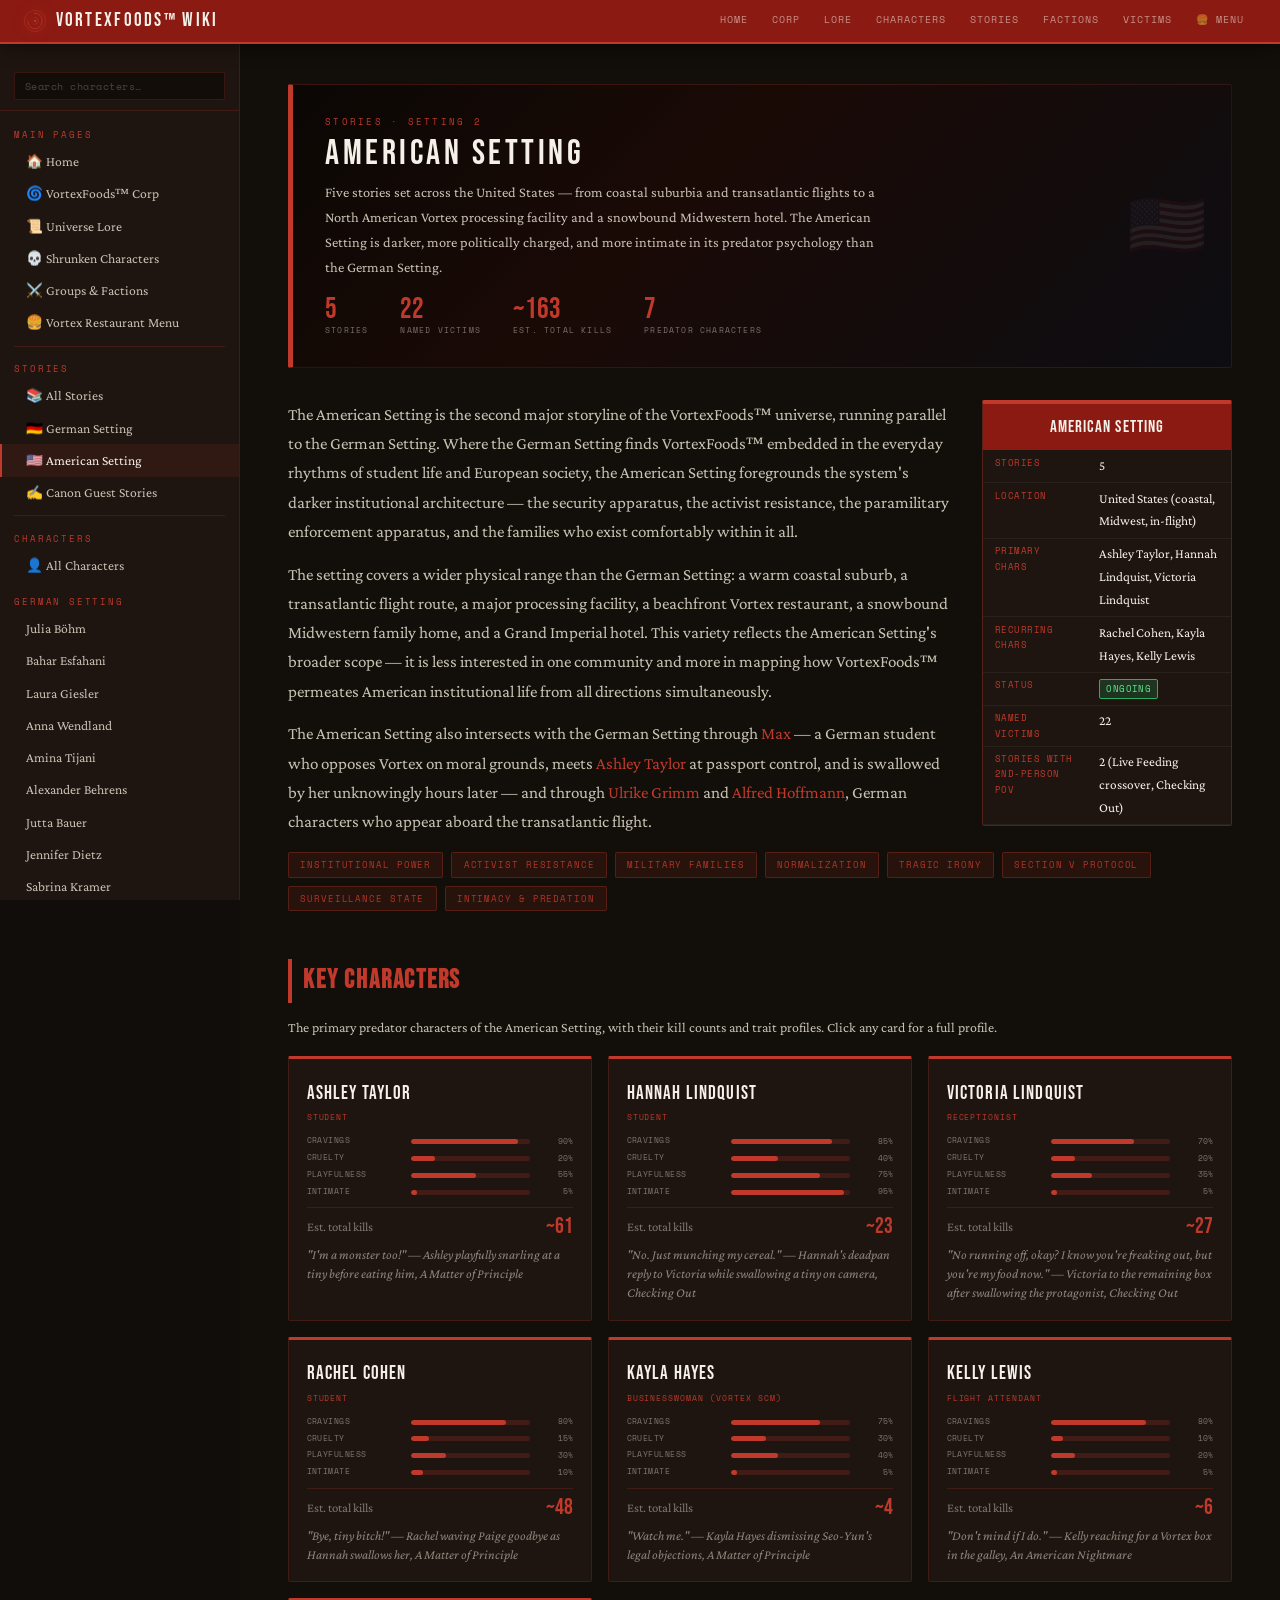
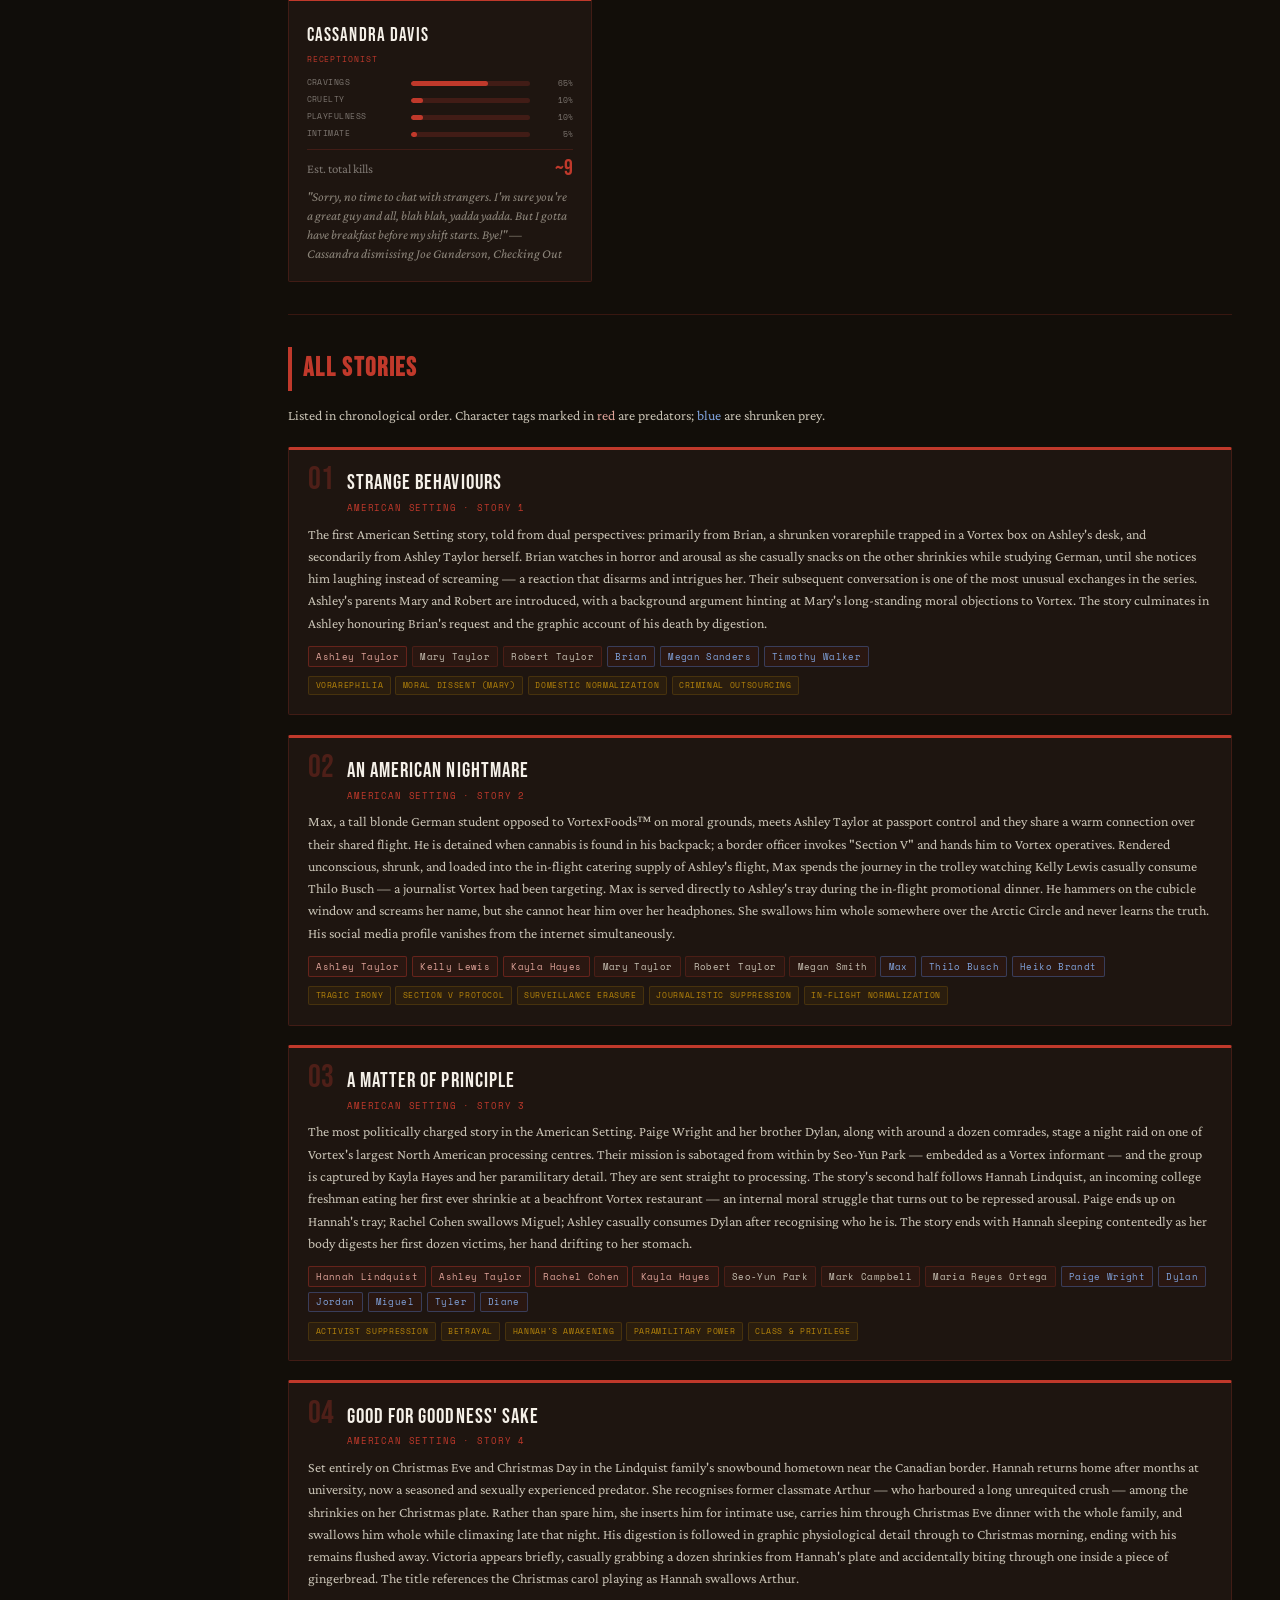
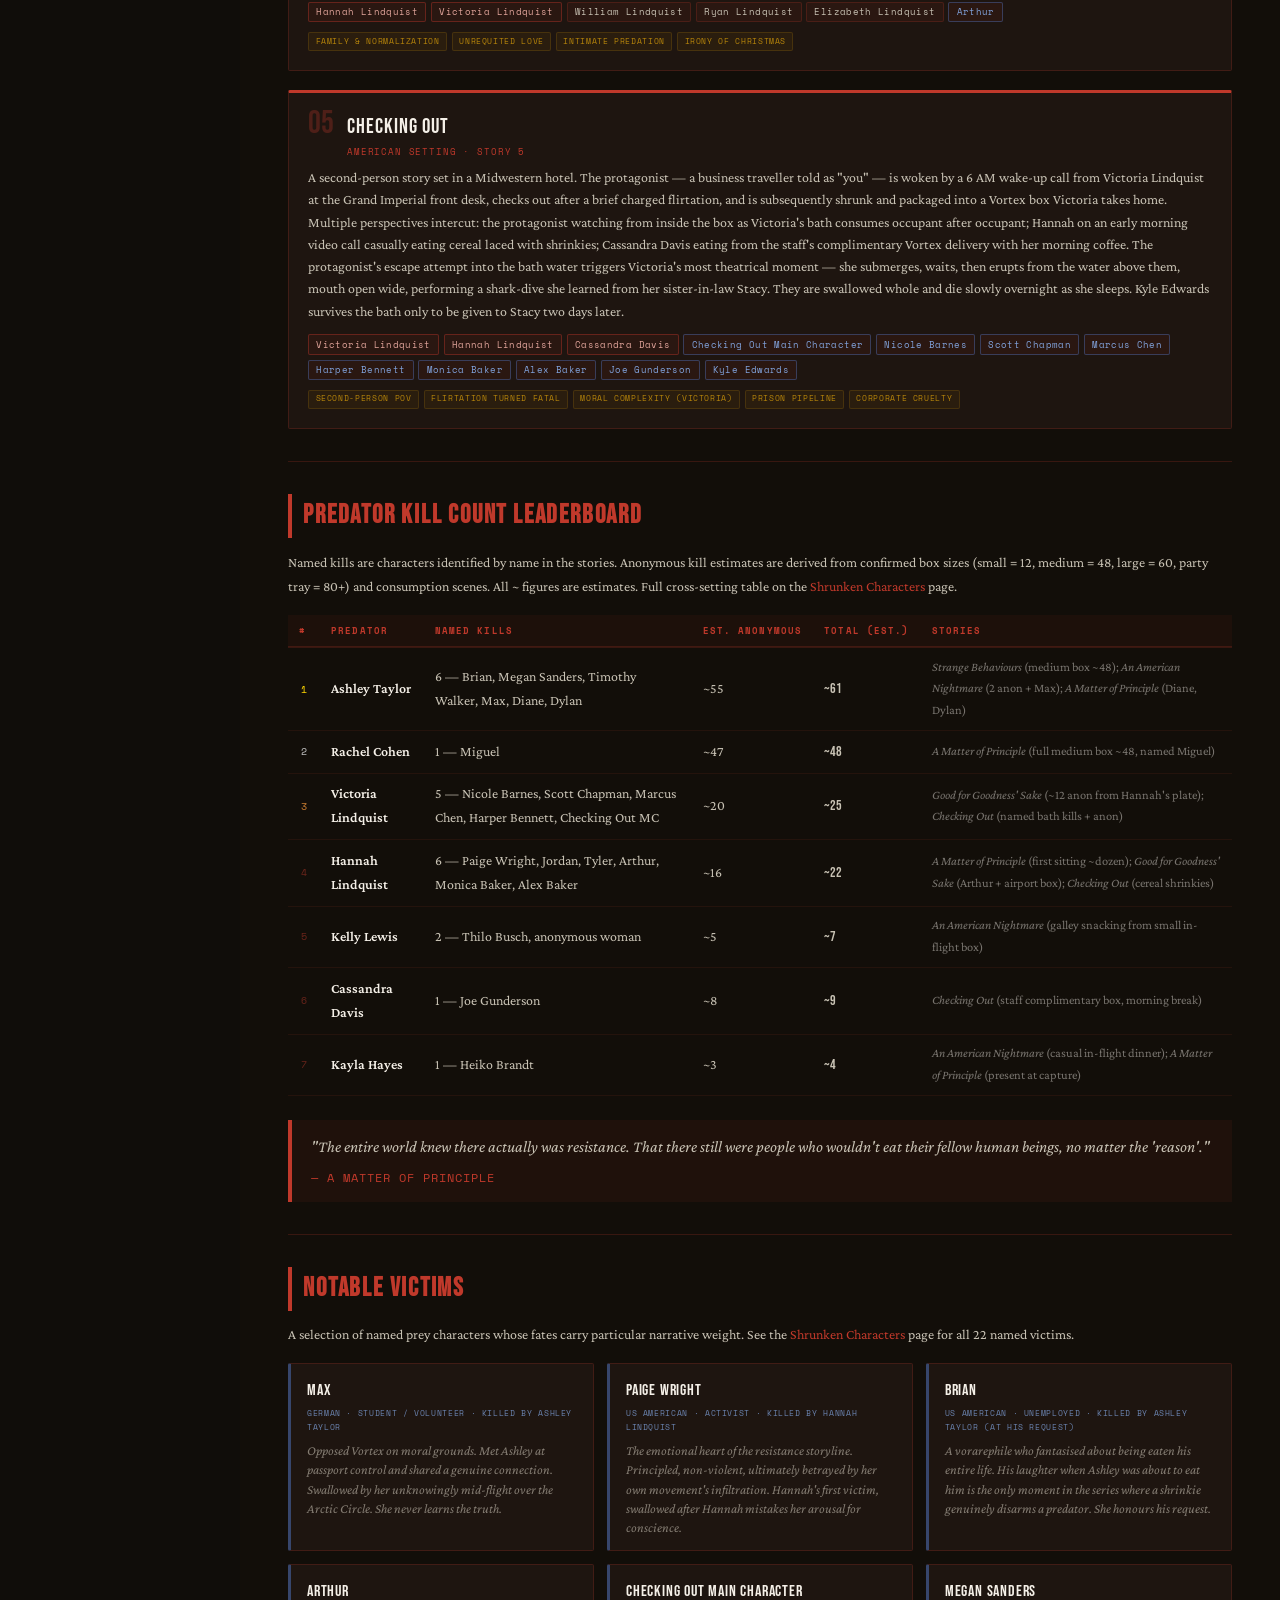
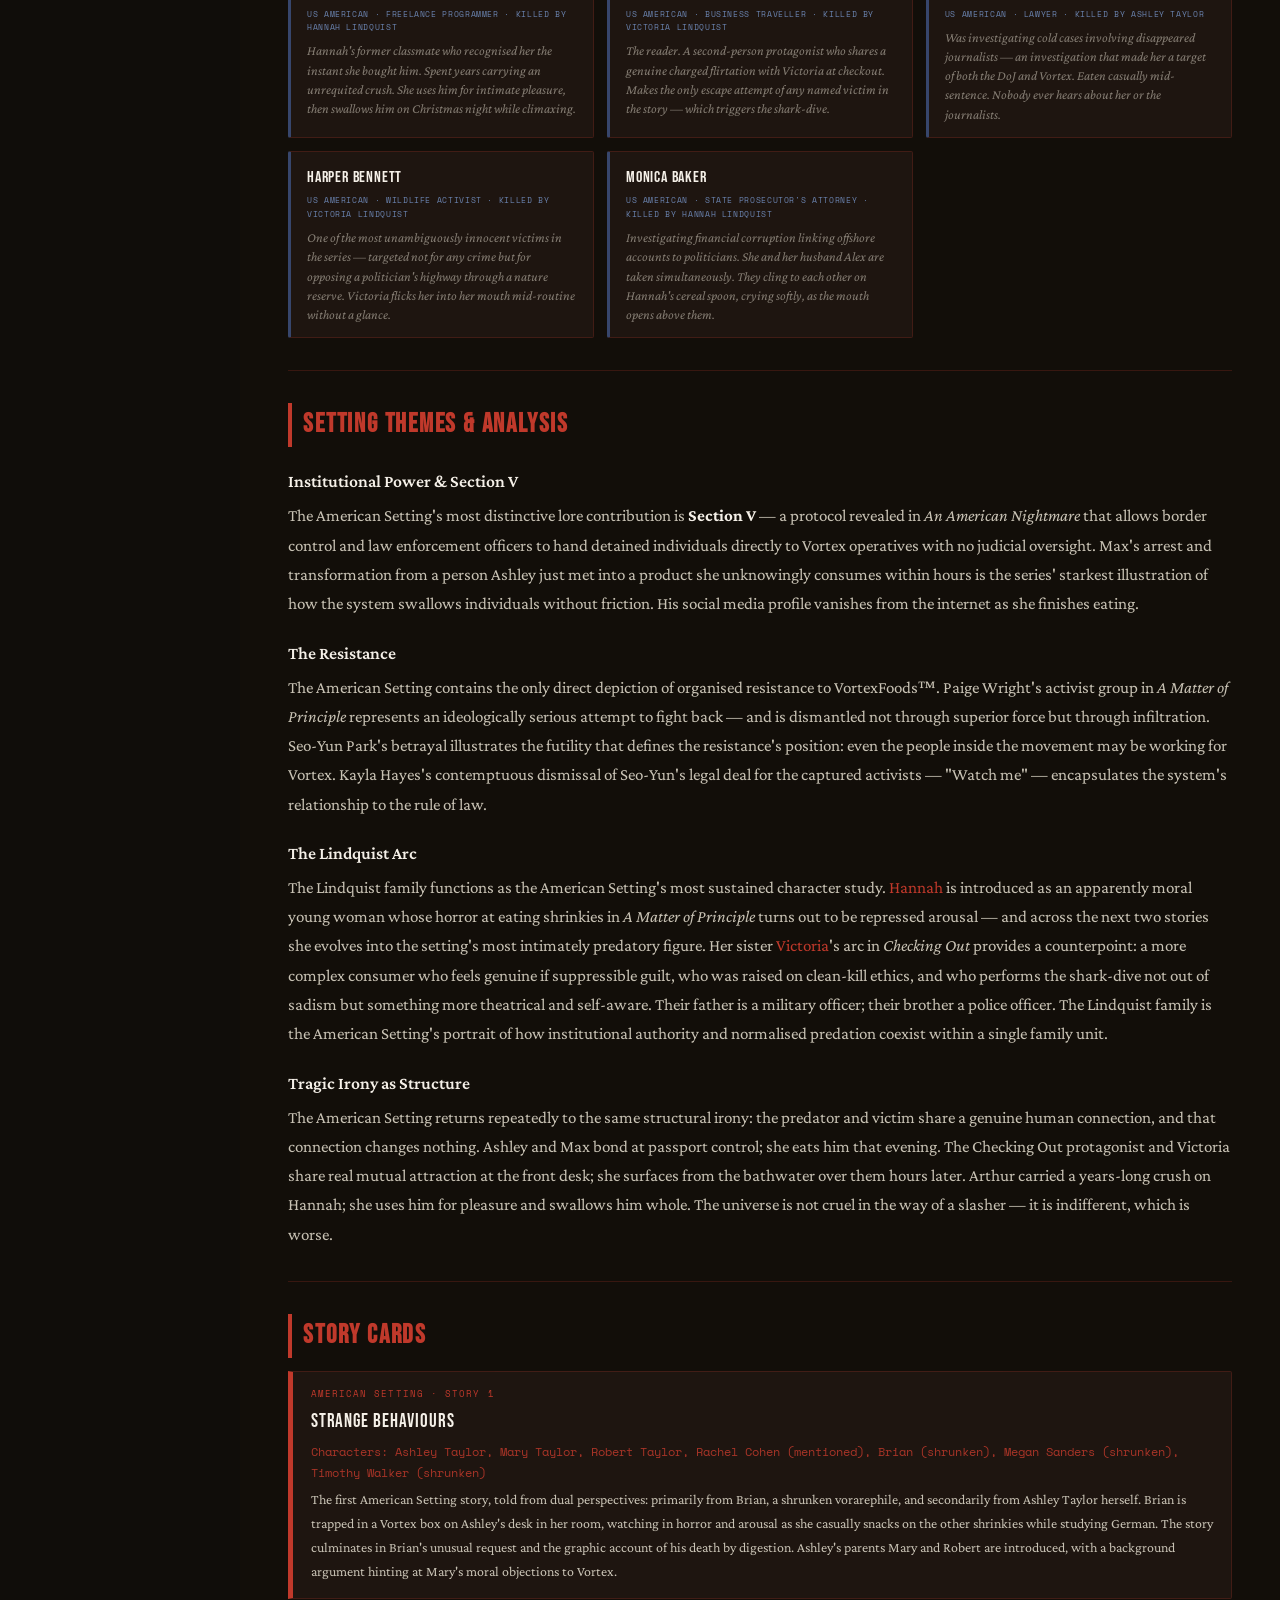
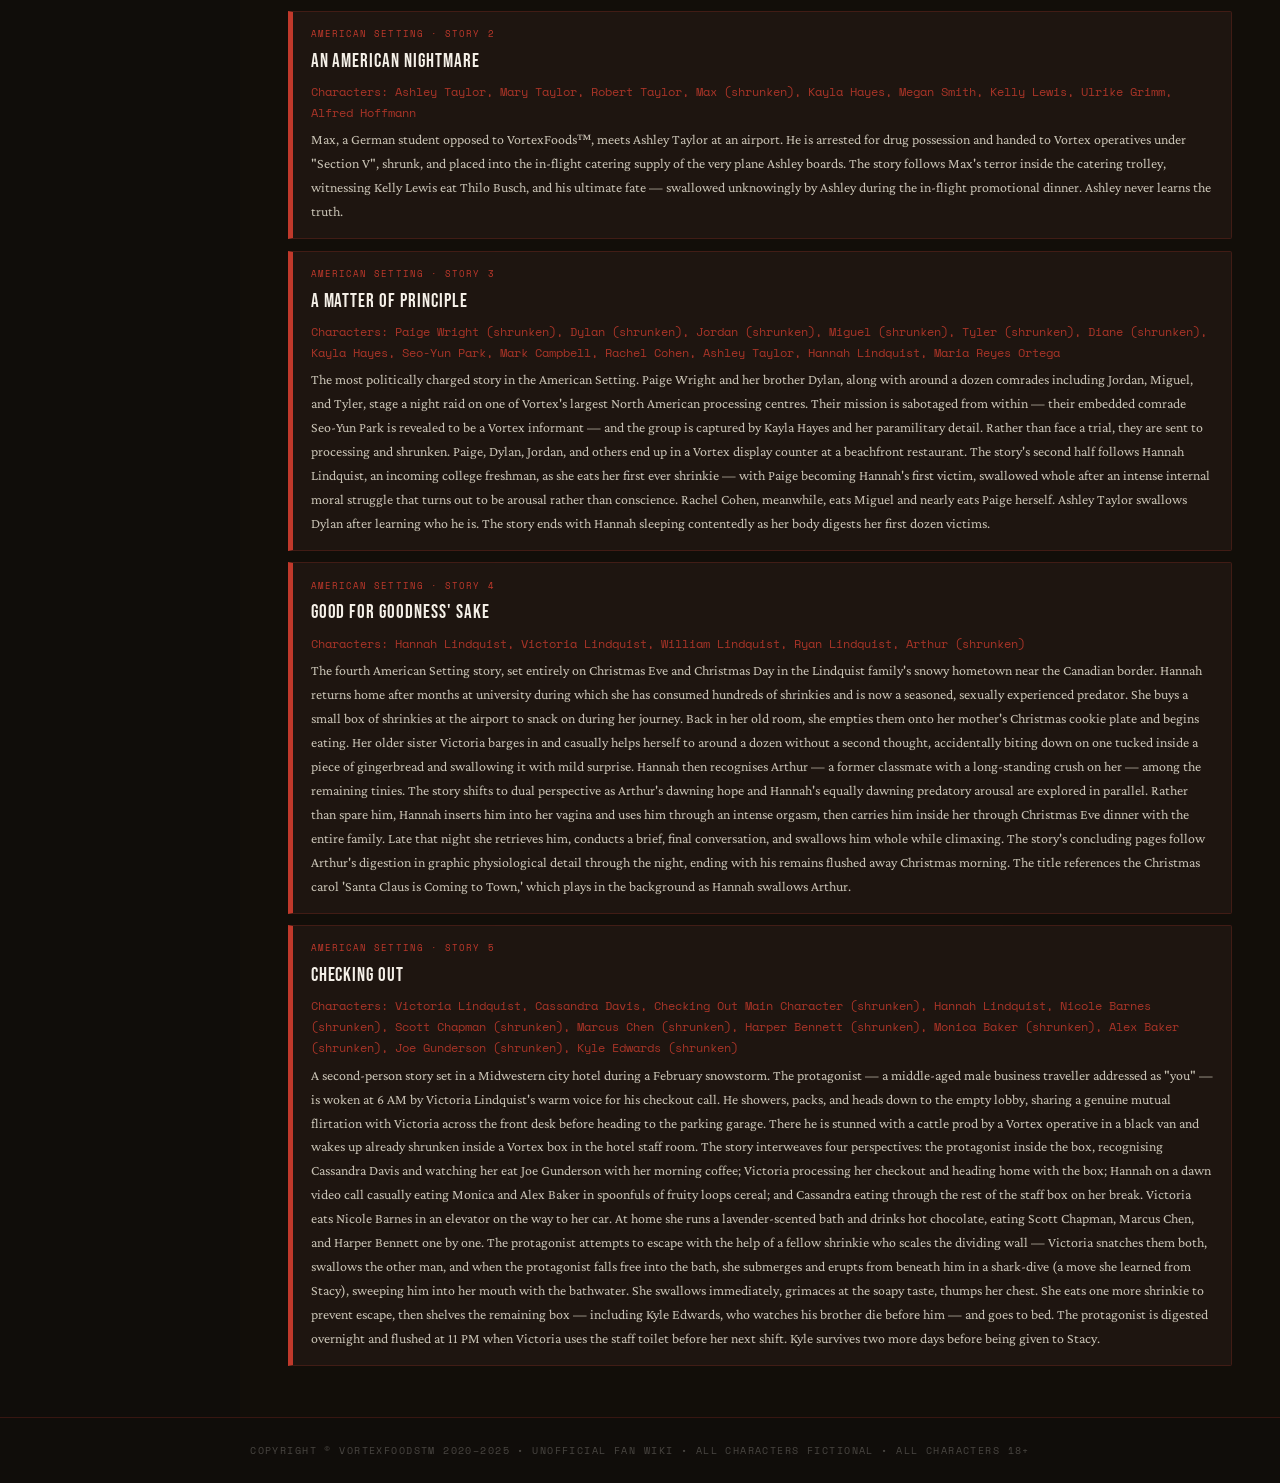
==== american.html @ 8b7bb688 "Add files via upload" ====
<!DOCTYPE html>
<html lang="en">
<head>
<meta charset="UTF-8">
<meta name="viewport" content="width=device-width, initial-scale=1.0">
<title>American Setting — VortexFoods™ Wiki</title>
<link rel="stylesheet" href="styles.css">
<style>

/* ── BANNER ── */
.am-banner {
  background: linear-gradient(135deg, #0a0704 0%, #1a0a06 40%, #0d0d12 100%);
  border: 1px solid var(--border);
  border-left: 5px solid var(--red);
  border-radius: 2px;
  padding: 1.8rem 2rem;
  margin-bottom: 2rem;
  position: relative;
  overflow: hidden;
}

.am-banner::before {
  content: '🇺🇸';
  position: absolute;
  right: 1.5rem;
  top: 50%;
  transform: translateY(-50%);
  font-size: 4rem;
  opacity: 0.08;
  pointer-events: none;
}

.am-banner-label {
  font-family: 'Space Mono', monospace;
  font-size: 9px;
  letter-spacing: 0.25em;
  text-transform: uppercase;
  color: var(--red);
  margin-bottom: 0.4rem;
}

.am-banner-title {
  font-family: 'Bebas Neue', sans-serif;
  font-size: 2.2rem;
  letter-spacing: 0.1em;
  color: var(--cream);
  line-height: 1;
  margin-bottom: 0.6rem;
}

.am-banner-stats {
  display: flex;
  gap: 2rem;
  flex-wrap: wrap;
  margin-top: 1rem;
}

.am-stat {
  display: flex;
  flex-direction: column;
}

.am-stat-val {
  font-family: 'Bebas Neue', sans-serif;
  font-size: 1.8rem;
  color: var(--red);
  line-height: 1;
}

.am-stat-label {
  font-family: 'Space Mono', monospace;
  font-size: 8px;
  letter-spacing: 0.15em;
  text-transform: uppercase;
  color: var(--muted);
}

/* ── THEME PILLS ── */
.theme-row {
  display: flex;
  flex-wrap: wrap;
  gap: 0.5rem;
  margin: 1rem 0;
}

.theme-pill {
  background: rgba(192,57,43,0.12);
  border: 1px solid rgba(192,57,43,0.3);
  border-radius: 2px;
  padding: 0.25rem 0.7rem;
  font-family: 'Space Mono', monospace;
  font-size: 9px;
  letter-spacing: 0.1em;
  text-transform: uppercase;
  color: rgba(192,57,43,0.9);
}

/* ── STORY SPOTLIGHT CARDS ── */
.story-spotlight {
  background: var(--mid);
  border: 1px solid var(--border);
  border-top: 3px solid var(--red);
  border-radius: 2px;
  margin-bottom: 1.2rem;
  overflow: hidden;
  transition: all var(--t);
}

.story-spotlight:hover {
  border-color: rgba(192,57,43,0.5);
  box-shadow: 0 4px 20px rgba(192,57,43,0.12);
}

.story-spotlight-head {
  display: flex;
  align-items: baseline;
  gap: 0.8rem;
  padding: 0.9rem 1.2rem 0.5rem;
}

.story-number {
  font-family: 'Bebas Neue', sans-serif;
  font-size: 2rem;
  color: rgba(192,57,43,0.3);
  line-height: 1;
  flex-shrink: 0;
}

.story-spotlight-title {
  font-family: 'Bebas Neue', sans-serif;
  font-size: 1.3rem;
  letter-spacing: 0.05em;
  color: var(--cream);
}

.story-spotlight-body {
  padding: 0 1.2rem 1.2rem;
}

.story-spotlight-desc {
  font-size: 0.87rem;
  color: var(--faint);
  margin-bottom: 0.7rem;
  line-height: 1.6;
}

.story-chars-row {
  display: flex;
  flex-wrap: wrap;
  gap: 0.3rem;
  margin-top: 0.5rem;
}

.story-char-tag {
  background: rgba(192,57,43,0.08);
  border: 1px solid var(--border);
  border-radius: 2px;
  padding: 0.1rem 0.45rem;
  font-family: 'Space Mono', monospace;
  font-size: 9px;
  letter-spacing: 0.04em;
  color: var(--faint);
}

.story-char-tag.pred { border-color: rgba(192,57,43,0.4); color: rgba(245,180,170,0.9); }
.story-char-tag.prey { border-color: rgba(80,120,200,0.4); color: rgba(140,180,245,0.9); }

.story-themes-mini {
  display: flex;
  flex-wrap: wrap;
  gap: 0.3rem;
  margin-top: 0.6rem;
}

.story-theme-tag {
  font-family: 'Space Mono', monospace;
  font-size: 8px;
  letter-spacing: 0.08em;
  text-transform: uppercase;
  color: var(--gold);
  background: rgba(184,134,11,0.08);
  border: 1px solid rgba(184,134,11,0.2);
  padding: 0.1rem 0.4rem;
  border-radius: 2px;
}

/* ── PREDATOR PROFILE CARDS ── */
.pred-cards {
  display: grid;
  grid-template-columns: repeat(auto-fill, minmax(280px, 1fr));
  gap: 1rem;
  margin-bottom: 1.5rem;
}

.pred-card {
  background: var(--mid);
  border: 1px solid var(--border);
  border-top: 3px solid var(--red);
  border-radius: 2px;
  padding: 1.1rem;
  transition: all var(--t);
  text-decoration: none;
  display: block;
  color: inherit;
}

.pred-card:hover {
  background: rgba(192,57,43,0.07);
  border-color: rgba(192,57,43,0.45);
  transform: translateY(-2px);
  box-shadow: 0 6px 20px rgba(192,57,43,0.15);
}

.pred-card-name {
  font-family: 'Bebas Neue', sans-serif;
  font-size: 1.2rem;
  letter-spacing: 0.06em;
  color: var(--cream);
  margin-bottom: 0.1rem;
}

.pred-card-role {
  font-family: 'Space Mono', monospace;
  font-size: 8px;
  letter-spacing: 0.12em;
  text-transform: uppercase;
  color: var(--red);
  margin-bottom: 0.6rem;
}

.pred-card-stat-row {
  display: flex;
  justify-content: space-between;
  align-items: center;
  font-size: 0.82rem;
  color: var(--faint);
  border-top: 1px solid var(--border);
  padding-top: 0.5rem;
  margin-top: 0.5rem;
}

.pred-card-kill {
  font-family: 'Bebas Neue', sans-serif;
  font-size: 1.4rem;
  color: var(--red);
  line-height: 1;
}

.pred-card-desc {
  font-size: 0.82rem;
  color: rgba(200,194,180,0.65);
  line-height: 1.45;
  margin-top: 0.4rem;
  font-style: italic;
}

/* ── MINI STAT BARS ── */
.mini-bar-row {
  margin: 0.2rem 0;
  display: flex;
  align-items: center;
  gap: 0.5rem;
  font-size: 0.75rem;
}

.mini-bar-label {
  font-family: 'Space Mono', monospace;
  font-size: 7.5px;
  letter-spacing: 0.06em;
  text-transform: uppercase;
  color: var(--muted);
  width: 6rem;
  flex-shrink: 0;
}

.mini-bar-track {
  flex: 1;
  height: 5px;
  background: var(--border);
  border-radius: 3px;
  overflow: hidden;
}

.mini-bar-fill {
  height: 100%;
  background: var(--red);
  border-radius: 3px;
}

.mini-bar-val {
  font-family: 'Space Mono', monospace;
  font-size: 8px;
  color: var(--muted);
  width: 2.2rem;
  text-align: right;
  flex-shrink: 0;
}

/* ── LEADERBOARD ── */
.leaderboard {
  width: 100%;
  border-collapse: collapse;
  margin-bottom: 1.5rem;
}

.leaderboard th {
  font-family: 'Space Mono', monospace;
  font-size: 9px;
  letter-spacing: 0.12em;
  text-transform: uppercase;
  color: var(--red);
  padding: 0.5rem 0.7rem;
  text-align: left;
  border-bottom: 2px solid var(--border);
  background: rgba(192,57,43,0.06);
}

.leaderboard td {
  padding: 0.55rem 0.7rem;
  border-bottom: 1px solid rgba(192,57,43,0.1);
  font-size: 0.87rem;
  color: var(--faint);
  vertical-align: middle;
}

.leaderboard tr:hover td {
  background: rgba(192,57,43,0.04);
}

.leaderboard td:first-child {
  font-family: 'Space Mono', monospace;
  font-size: 10px;
  color: rgba(192,57,43,0.5);
  width: 2rem;
  text-align: center;
}

.leaderboard .rank-1 td:first-child { color: #ffd700; }
.leaderboard .rank-2 td:first-child { color: #c0c0c0; }
.leaderboard .rank-3 td:first-child { color: #cd7f32; }

.lb-total {
  font-family: 'Bebas Neue', sans-serif;
  font-size: 1.1rem;
  color: var(--red);
}

.lb-named {
  color: var(--cream);
  font-size: 0.82rem;
}

/* ── VICTIM SPOTLIGHT ── */
.notable-victim-grid {
  display: grid;
  grid-template-columns: repeat(auto-fill, minmax(260px, 1fr));
  gap: 0.8rem;
  margin-bottom: 1.5rem;
}

.notable-victim {
  background: var(--mid);
  border: 1px solid var(--border);
  border-left: 3px solid rgba(80,120,200,0.5);
  border-radius: 2px;
  padding: 0.8rem 1rem;
  font-size: 0.83rem;
}

.notable-victim-name {
  font-family: 'Bebas Neue', sans-serif;
  font-size: 1rem;
  letter-spacing: 0.05em;
  color: var(--cream);
  margin-bottom: 0.15rem;
}

.notable-victim-meta {
  font-family: 'Space Mono', monospace;
  font-size: 8px;
  letter-spacing: 0.08em;
  text-transform: uppercase;
  color: rgba(140,180,245,0.7);
  margin-bottom: 0.4rem;
}

.notable-victim-desc {
  color: rgba(200,194,180,0.6);
  font-style: italic;
  line-height: 1.45;
}

/* ── DIVIDER ── */
.am-divider {
  border: none;
  border-top: 1px solid var(--border);
  margin: 2rem 0;
}

/* ── LORE QUOTE override ── */
.lore-quote {
  border-left: 4px solid var(--red);
  padding: 0.8rem 1.2rem;
  background: rgba(192,57,43,0.07);
  margin: 1.5rem 0;
  font-style: italic;
  color: var(--faint);
}

.lore-quote cite {
  display: block;
  margin-top: 0.4rem;
  font-size: 0.78rem;
  font-family: 'Space Mono', monospace;
  letter-spacing: 0.08em;
  color: var(--red);
  font-style: normal;
}

</style>
</head>
<body>

<div id="topbar"></div>

<div class="wiki-layout">
  <nav id="sidebar"></nav>
  <main id="content" class="fade-in">

    <!-- BANNER -->
    <div class="am-banner">
      <div class="am-banner-label">Stories · Setting 2</div>
      <div class="am-banner-title">American Setting</div>
      <p style="color:var(--faint);font-size:0.9rem;max-width:560px;">Five stories set across the United States — from coastal suburbia and transatlantic flights to a North American Vortex processing facility and a snowbound Midwestern hotel. The American Setting is darker, more politically charged, and more intimate in its predator psychology than the German Setting.</p>
      <div class="am-banner-stats">
        <div class="am-stat"><span class="am-stat-val">5</span><span class="am-stat-label">Stories</span></div>
        <div class="am-stat"><span class="am-stat-val">22</span><span class="am-stat-label">Named Victims</span></div>
        <div class="am-stat"><span class="am-stat-val">~163</span><span class="am-stat-label">Est. Total Kills</span></div>
        <div class="am-stat"><span class="am-stat-val">7</span><span class="am-stat-label">Predator Characters</span></div>
      </div>
    </div>

    <!-- INFOBOX + OVERVIEW -->
    <div class="clearfix">
      <div class="infobox">
        <div class="infobox-title">American Setting</div>
        <table>
          <tr><td>Stories</td><td>5</td></tr>
          <tr><td>Location</td><td>United States (coastal, Midwest, in-flight)</td></tr>
          <tr><td>Primary chars</td><td>Ashley Taylor, Hannah Lindquist, Victoria Lindquist</td></tr>
          <tr><td>Recurring chars</td><td>Rachel Cohen, Kayla Hayes, Kelly Lewis</td></tr>
          <tr><td>Status</td><td><span class="badge b-alive">Ongoing</span></td></tr>
          <tr><td>Named victims</td><td>22</td></tr>
          <tr><td>Stories with 2nd-person POV</td><td>2 (Live Feeding crossover, Checking Out)</td></tr>
        </table>
      </div>

      <p>The American Setting is the second major storyline of the VortexFoods™ universe, running parallel to the German Setting. Where the German Setting finds VortexFoods™ embedded in the everyday rhythms of student life and European society, the American Setting foregrounds the system's darker institutional architecture — the security apparatus, the activist resistance, the paramilitary enforcement apparatus, and the families who exist comfortably within it all.</p>

      <p>The setting covers a wider physical range than the German Setting: a warm coastal suburb, a transatlantic flight route, a major processing facility, a beachfront Vortex restaurant, a snowbound Midwestern family home, and a Grand Imperial hotel. This variety reflects the American Setting's broader scope — it is less interested in one community and more in mapping how VortexFoods™ permeates American institutional life from all directions simultaneously.</p>

      <p>The American Setting also intersects with the German Setting through <a href="characters.html#max">Max</a> — a German student who opposes Vortex on moral grounds, meets <a href="characters.html#ashley-taylor">Ashley Taylor</a> at passport control, and is swallowed by her unknowingly hours later — and through <a href="characters.html#ulrike-grimm">Ulrike Grimm</a> and <a href="characters.html#alfred-hoffmann">Alfred Hoffmann</a>, German characters who appear aboard the transatlantic flight.</p>

      <div class="theme-row">
        <span class="theme-pill">Institutional Power</span>
        <span class="theme-pill">Activist Resistance</span>
        <span class="theme-pill">Military Families</span>
        <span class="theme-pill">Normalization</span>
        <span class="theme-pill">Tragic Irony</span>
        <span class="theme-pill">Section V Protocol</span>
        <span class="theme-pill">Surveillance State</span>
        <span class="theme-pill">Intimacy & Predation</span>
      </div>
    </div>

    <!-- KEY CHARACTERS -->
    <h2 class="sh">Key Characters</h2>
    <p style="font-size:0.87rem;color:var(--faint);margin-bottom:1rem;">The primary predator characters of the American Setting, with their kill counts and trait profiles. Click any card for a full profile.</p>
    <div class="pred-cards" id="key-chars"></div>

    <hr class="am-divider">

    <!-- STORIES -->
    <h2 class="sh">All Stories</h2>
    <p style="font-size:0.87rem;color:var(--faint);margin-bottom:1.2rem;">Listed in chronological order. Character tags marked in <span style="color:rgba(245,180,170,0.9);">red</span> are predators; <span style="color:rgba(140,180,245,0.9);">blue</span> are shrunken prey.</p>

    <div class="story-spotlight">
      <div class="story-spotlight-head">
        <span class="story-number">01</span>
        <div>
          <div class="story-spotlight-title">Strange Behaviours</div>
          <div style="font-family:'Space Mono',monospace;font-size:8.5px;letter-spacing:0.1em;color:var(--red);">AMERICAN SETTING · STORY 1</div>
        </div>
      </div>
      <div class="story-spotlight-body">
        <p class="story-spotlight-desc">The first American Setting story, told from dual perspectives: primarily from Brian, a shrunken vorarephile trapped in a Vortex box on Ashley's desk, and secondarily from Ashley Taylor herself. Brian watches in horror and arousal as she casually snacks on the other shrinkies while studying German, until she notices him laughing instead of screaming — a reaction that disarms and intrigues her. Their subsequent conversation is one of the most unusual exchanges in the series. Ashley's parents Mary and Robert are introduced, with a background argument hinting at Mary's long-standing moral objections to Vortex. The story culminates in Ashley honouring Brian's request and the graphic account of his death by digestion.</p>
        <div class="story-chars-row">
          <span class="story-char-tag pred">Ashley Taylor</span>
          <span class="story-char-tag">Mary Taylor</span>
          <span class="story-char-tag">Robert Taylor</span>
          <span class="story-char-tag prey">Brian</span>
          <span class="story-char-tag prey">Megan Sanders</span>
          <span class="story-char-tag prey">Timothy Walker</span>
        </div>
        <div class="story-themes-mini">
          <span class="story-theme-tag">Vorarephilia</span>
          <span class="story-theme-tag">Moral Dissent (Mary)</span>
          <span class="story-theme-tag">Domestic Normalization</span>
          <span class="story-theme-tag">Criminal Outsourcing</span>
        </div>
      </div>
    </div>

    <div class="story-spotlight">
      <div class="story-spotlight-head">
        <span class="story-number">02</span>
        <div>
          <div class="story-spotlight-title">An American Nightmare</div>
          <div style="font-family:'Space Mono',monospace;font-size:8.5px;letter-spacing:0.1em;color:var(--red);">AMERICAN SETTING · STORY 2</div>
        </div>
      </div>
      <div class="story-spotlight-body">
        <p class="story-spotlight-desc">Max, a tall blonde German student opposed to VortexFoods™ on moral grounds, meets Ashley Taylor at passport control and they share a warm connection over their shared flight. He is detained when cannabis is found in his backpack; a border officer invokes "Section V" and hands him to Vortex operatives. Rendered unconscious, shrunk, and loaded into the in-flight catering supply of Ashley's flight, Max spends the journey in the trolley watching Kelly Lewis casually consume Thilo Busch — a journalist Vortex had been targeting. Max is served directly to Ashley's tray during the in-flight promotional dinner. He hammers on the cubicle window and screams her name, but she cannot hear him over her headphones. She swallows him whole somewhere over the Arctic Circle and never learns the truth. His social media profile vanishes from the internet simultaneously.</p>
        <div class="story-chars-row">
          <span class="story-char-tag pred">Ashley Taylor</span>
          <span class="story-char-tag pred">Kelly Lewis</span>
          <span class="story-char-tag pred">Kayla Hayes</span>
          <span class="story-char-tag">Mary Taylor</span>
          <span class="story-char-tag">Robert Taylor</span>
          <span class="story-char-tag">Megan Smith</span>
          <span class="story-char-tag prey">Max</span>
          <span class="story-char-tag prey">Thilo Busch</span>
          <span class="story-char-tag prey">Heiko Brandt</span>
        </div>
        <div class="story-themes-mini">
          <span class="story-theme-tag">Tragic Irony</span>
          <span class="story-theme-tag">Section V Protocol</span>
          <span class="story-theme-tag">Surveillance Erasure</span>
          <span class="story-theme-tag">Journalistic Suppression</span>
          <span class="story-theme-tag">In-Flight Normalization</span>
        </div>
      </div>
    </div>

    <div class="story-spotlight">
      <div class="story-spotlight-head">
        <span class="story-number">03</span>
        <div>
          <div class="story-spotlight-title">A Matter of Principle</div>
          <div style="font-family:'Space Mono',monospace;font-size:8.5px;letter-spacing:0.1em;color:var(--red);">AMERICAN SETTING · STORY 3</div>
        </div>
      </div>
      <div class="story-spotlight-body">
        <p class="story-spotlight-desc">The most politically charged story in the American Setting. Paige Wright and her brother Dylan, along with around a dozen comrades, stage a night raid on one of Vortex's largest North American processing centres. Their mission is sabotaged from within by Seo-Yun Park — embedded as a Vortex informant — and the group is captured by Kayla Hayes and her paramilitary detail. They are sent straight to processing. The story's second half follows Hannah Lindquist, an incoming college freshman eating her first ever shrinkie at a beachfront Vortex restaurant — an internal moral struggle that turns out to be repressed arousal. Paige ends up on Hannah's tray; Rachel Cohen swallows Miguel; Ashley casually consumes Dylan after recognising who he is. The story ends with Hannah sleeping contentedly as her body digests her first dozen victims, her hand drifting to her stomach.</p>
        <div class="story-chars-row">
          <span class="story-char-tag pred">Hannah Lindquist</span>
          <span class="story-char-tag pred">Ashley Taylor</span>
          <span class="story-char-tag pred">Rachel Cohen</span>
          <span class="story-char-tag pred">Kayla Hayes</span>
          <span class="story-char-tag">Seo-Yun Park</span>
          <span class="story-char-tag">Mark Campbell</span>
          <span class="story-char-tag">Maria Reyes Ortega</span>
          <span class="story-char-tag prey">Paige Wright</span>
          <span class="story-char-tag prey">Dylan</span>
          <span class="story-char-tag prey">Jordan</span>
          <span class="story-char-tag prey">Miguel</span>
          <span class="story-char-tag prey">Tyler</span>
          <span class="story-char-tag prey">Diane</span>
        </div>
        <div class="story-themes-mini">
          <span class="story-theme-tag">Activist Suppression</span>
          <span class="story-theme-tag">Betrayal</span>
          <span class="story-theme-tag">Hannah's Awakening</span>
          <span class="story-theme-tag">Paramilitary Power</span>
          <span class="story-theme-tag">Class & Privilege</span>
        </div>
      </div>
    </div>

    <div class="story-spotlight">
      <div class="story-spotlight-head">
        <span class="story-number">04</span>
        <div>
          <div class="story-spotlight-title">Good for Goodness' Sake</div>
          <div style="font-family:'Space Mono',monospace;font-size:8.5px;letter-spacing:0.1em;color:var(--red);">AMERICAN SETTING · STORY 4</div>
        </div>
      </div>
      <div class="story-spotlight-body">
        <p class="story-spotlight-desc">Set entirely on Christmas Eve and Christmas Day in the Lindquist family's snowbound hometown near the Canadian border. Hannah returns home after months at university, now a seasoned and sexually experienced predator. She recognises former classmate Arthur — who harboured a long unrequited crush — among the shrinkies on her Christmas plate. Rather than spare him, she inserts him for intimate use, carries him through Christmas Eve dinner with the whole family, and swallows him whole while climaxing late that night. His digestion is followed in graphic physiological detail through to Christmas morning, ending with his remains flushed away. Victoria appears briefly, casually grabbing a dozen shrinkies from Hannah's plate and accidentally biting through one inside a piece of gingerbread. The title references the Christmas carol playing as Hannah swallows Arthur.</p>
        <div class="story-chars-row">
          <span class="story-char-tag pred">Hannah Lindquist</span>
          <span class="story-char-tag pred">Victoria Lindquist</span>
          <span class="story-char-tag">William Lindquist</span>
          <span class="story-char-tag">Ryan Lindquist</span>
          <span class="story-char-tag">Elizabeth Lindquist</span>
          <span class="story-char-tag prey">Arthur</span>
        </div>
        <div class="story-themes-mini">
          <span class="story-theme-tag">Family & Normalization</span>
          <span class="story-theme-tag">Unrequited Love</span>
          <span class="story-theme-tag">Intimate Predation</span>
          <span class="story-theme-tag">Irony of Christmas</span>
        </div>
      </div>
    </div>

    <div class="story-spotlight">
      <div class="story-spotlight-head">
        <span class="story-number">05</span>
        <div>
          <div class="story-spotlight-title">Checking Out</div>
          <div style="font-family:'Space Mono',monospace;font-size:8.5px;letter-spacing:0.1em;color:var(--red);">AMERICAN SETTING · STORY 5</div>
        </div>
      </div>
      <div class="story-spotlight-body">
        <p class="story-spotlight-desc">A second-person story set in a Midwestern hotel. The protagonist — a business traveller told as "you" — is woken by a 6 AM wake-up call from Victoria Lindquist at the Grand Imperial front desk, checks out after a brief charged flirtation, and is subsequently shrunk and packaged into a Vortex box Victoria takes home. Multiple perspectives intercut: the protagonist watching from inside the box as Victoria's bath consumes occupant after occupant; Hannah on an early morning video call casually eating cereal laced with shrinkies; Cassandra Davis eating from the staff's complimentary Vortex delivery with her morning coffee. The protagonist's escape attempt into the bath water triggers Victoria's most theatrical moment — she submerges, waits, then erupts from the water above them, mouth open wide, performing a shark-dive she learned from her sister-in-law Stacy. They are swallowed whole and die slowly overnight as she sleeps. Kyle Edwards survives the bath only to be given to Stacy two days later.</p>
        <div class="story-chars-row">
          <span class="story-char-tag pred">Victoria Lindquist</span>
          <span class="story-char-tag pred">Hannah Lindquist</span>
          <span class="story-char-tag pred">Cassandra Davis</span>
          <span class="story-char-tag prey">Checking Out Main Character</span>
          <span class="story-char-tag prey">Nicole Barnes</span>
          <span class="story-char-tag prey">Scott Chapman</span>
          <span class="story-char-tag prey">Marcus Chen</span>
          <span class="story-char-tag prey">Harper Bennett</span>
          <span class="story-char-tag prey">Monica Baker</span>
          <span class="story-char-tag prey">Alex Baker</span>
          <span class="story-char-tag prey">Joe Gunderson</span>
          <span class="story-char-tag prey">Kyle Edwards</span>
        </div>
        <div class="story-themes-mini">
          <span class="story-theme-tag">Second-Person POV</span>
          <span class="story-theme-tag">Flirtation Turned Fatal</span>
          <span class="story-theme-tag">Moral Complexity (Victoria)</span>
          <span class="story-theme-tag">Prison Pipeline</span>
          <span class="story-theme-tag">Corporate Cruelty</span>
        </div>
      </div>
    </div>

    <hr class="am-divider">

    <!-- PREDATOR KILL COUNT LEADERBOARD -->
    <h2 class="sh">Predator Kill Count Leaderboard</h2>
    <p style="font-size:0.87rem;color:var(--faint);margin-bottom:1rem;">Named kills are characters identified by name in the stories. Anonymous kill estimates are derived from confirmed box sizes (small = 12, medium = 48, large = 60, party tray = 80+) and consumption scenes. All ~ figures are estimates. Full cross-setting table on the <a href="shrunken.html" style="color:var(--red);">Shrunken Characters</a> page.</p>

    <table class="leaderboard wiki-table">
      <thead>
        <tr>
          <th>#</th>
          <th>Predator</th>
          <th>Named Kills</th>
          <th>Est. Anonymous</th>
          <th>Total (est.)</th>
          <th>Stories</th>
        </tr>
      </thead>
      <tbody>
        <tr class="rank-1">
          <td>1</td>
          <td><a href="characters.html#ashley-taylor" style="color:var(--cream);font-weight:600;">Ashley Taylor</a></td>
          <td class="lb-named">6 — Brian, Megan Sanders, Timothy Walker, Max, Diane, Dylan</td>
          <td>~55</td>
          <td class="lb-total">~61</td>
          <td style="font-size:0.78rem;color:var(--muted);"><em>Strange Behaviours</em> (medium box ~48); <em>An American Nightmare</em> (2 anon + Max); <em>A Matter of Principle</em> (Diane, Dylan)</td>
        </tr>
        <tr class="rank-2">
          <td>2</td>
          <td><a href="characters.html#rachel-cohen" style="color:var(--cream);font-weight:600;">Rachel Cohen</a></td>
          <td class="lb-named">1 — Miguel</td>
          <td>~47</td>
          <td class="lb-total">~48</td>
          <td style="font-size:0.78rem;color:var(--muted);"><em>A Matter of Principle</em> (full medium box ~48, named Miguel)</td>
        </tr>
        <tr class="rank-3">
          <td>3</td>
          <td><a href="characters.html#victoria-lindquist" style="color:var(--cream);font-weight:600;">Victoria Lindquist</a></td>
          <td class="lb-named">5 — Nicole Barnes, Scott Chapman, Marcus Chen, Harper Bennett, Checking Out MC</td>
          <td>~20</td>
          <td class="lb-total">~25</td>
          <td style="font-size:0.78rem;color:var(--muted);"><em>Good for Goodness' Sake</em> (~12 anon from Hannah's plate); <em>Checking Out</em> (named bath kills + anon)</td>
        </tr>
        <tr>
          <td>4</td>
          <td><a href="characters.html#hannah-lindquist" style="color:var(--cream);font-weight:600;">Hannah Lindquist</a></td>
          <td class="lb-named">6 — Paige Wright, Jordan, Tyler, Arthur, Monica Baker, Alex Baker</td>
          <td>~16</td>
          <td class="lb-total">~22</td>
          <td style="font-size:0.78rem;color:var(--muted);"><em>A Matter of Principle</em> (first sitting ~dozen); <em>Good for Goodness' Sake</em> (Arthur + airport box); <em>Checking Out</em> (cereal shrinkies)</td>
        </tr>
        <tr>
          <td>5</td>
          <td><a href="characters.html#kelly-lewis" style="color:var(--cream);font-weight:600;">Kelly Lewis</a></td>
          <td class="lb-named">2 — Thilo Busch, anonymous woman</td>
          <td>~5</td>
          <td class="lb-total">~7</td>
          <td style="font-size:0.78rem;color:var(--muted);"><em>An American Nightmare</em> (galley snacking from small in-flight box)</td>
        </tr>
        <tr>
          <td>6</td>
          <td><a href="characters.html#cassandra-davis" style="color:var(--cream);font-weight:600;">Cassandra Davis</a></td>
          <td class="lb-named">1 — Joe Gunderson</td>
          <td>~8</td>
          <td class="lb-total">~9</td>
          <td style="font-size:0.78rem;color:var(--muted);"><em>Checking Out</em> (staff complimentary box, morning break)</td>
        </tr>
        <tr>
          <td>7</td>
          <td><a href="characters.html#kayla-hayes" style="color:var(--cream);font-weight:600;">Kayla Hayes</a></td>
          <td class="lb-named">1 — Heiko Brandt</td>
          <td>~3</td>
          <td class="lb-total">~4</td>
          <td style="font-size:0.78rem;color:var(--muted);"><em>An American Nightmare</em> (casual in-flight dinner); <em>A Matter of Principle</em> (present at capture)</td>
        </tr>
      </tbody>
    </table>

    <div class="lore-quote">
      "The entire world knew there actually was resistance. That there still were people who wouldn't eat their fellow human beings, no matter the 'reason'."
      <cite>— A Matter of Principle</cite>
    </div>

    <hr class="am-divider">

    <!-- NOTABLE VICTIMS -->
    <h2 class="sh">Notable Victims</h2>
    <p style="font-size:0.87rem;color:var(--faint);margin-bottom:1rem;">A selection of named prey characters whose fates carry particular narrative weight. See the <a href="shrunken.html" style="color:var(--red);">Shrunken Characters</a> page for all 22 named victims.</p>

    <div class="notable-victim-grid" id="notable-victims-grid"></div>

    <hr class="am-divider">

    <!-- SETTING THEMES -->
    <h2 class="sh">Setting Themes & Analysis</h2>

    <h3 class="sub">Institutional Power & Section V</h3>
    <p>The American Setting's most distinctive lore contribution is <strong>Section V</strong> — a protocol revealed in <em>An American Nightmare</em> that allows border control and law enforcement officers to hand detained individuals directly to Vortex operatives with no judicial oversight. Max's arrest and transformation from a person Ashley just met into a product she unknowingly consumes within hours is the series' starkest illustration of how the system swallows individuals without friction. His social media profile vanishes from the internet as she finishes eating.</p>

    <h3 class="sub">The Resistance</h3>
    <p>The American Setting contains the only direct depiction of organised resistance to VortexFoods™. Paige Wright's activist group in <em>A Matter of Principle</em> represents an ideologically serious attempt to fight back — and is dismantled not through superior force but through infiltration. Seo-Yun Park's betrayal illustrates the futility that defines the resistance's position: even the people inside the movement may be working for Vortex. Kayla Hayes's contemptuous dismissal of Seo-Yun's legal deal for the captured activists — "Watch me" — encapsulates the system's relationship to the rule of law.</p>

    <h3 class="sub">The Lindquist Arc</h3>
    <p>The Lindquist family functions as the American Setting's most sustained character study. <a href="characters.html#hannah-lindquist">Hannah</a> is introduced as an apparently moral young woman whose horror at eating shrinkies in <em>A Matter of Principle</em> turns out to be repressed arousal — and across the next two stories she evolves into the setting's most intimately predatory figure. Her sister <a href="characters.html#victoria-lindquist">Victoria</a>'s arc in <em>Checking Out</em> provides a counterpoint: a more complex consumer who feels genuine if suppressible guilt, who was raised on clean-kill ethics, and who performs the shark-dive not out of sadism but something more theatrical and self-aware. Their father is a military officer; their brother a police officer. The Lindquist family is the American Setting's portrait of how institutional authority and normalised predation coexist within a single family unit.</p>

    <h3 class="sub">Tragic Irony as Structure</h3>
    <p>The American Setting returns repeatedly to the same structural irony: the predator and victim share a genuine human connection, and that connection changes nothing. Ashley and Max bond at passport control; she eats him that evening. The Checking Out protagonist and Victoria share real mutual attraction at the front desk; she surfaces from the bathwater over them hours later. Arthur carried a years-long crush on Hannah; she uses him for pleasure and swallows him whole. The universe is not cruel in the way of a slasher — it is indifferent, which is worse.</p>

    <hr class="am-divider">

    <!-- ALL STORIES (rendered from data) -->
    <h2 class="sh">Story Cards</h2>
    <div id="story-list"></div>

  </main>
</div>

<footer>COPYRIGHT © VORTEXFOODSTM 2020–2025 &bull; UNOFFICIAL FAN WIKI &bull; ALL CHARACTERS FICTIONAL &bull; ALL CHARACTERS 18+</footer>

<script src="data.js"></script>
<script>

const notableVictims = [
  {
    id: 'max',
    name: 'Max',
    meta: 'German · Student / Volunteer · Killed by Ashley Taylor',
    desc: 'Opposed Vortex on moral grounds. Met Ashley at passport control and shared a genuine connection. Swallowed by her unknowingly mid-flight over the Arctic Circle. She never learns the truth.'
  },
  {
    id: 'paige-wright',
    name: 'Paige Wright',
    meta: 'US American · Activist · Killed by Hannah Lindquist',
    desc: 'The emotional heart of the resistance storyline. Principled, non-violent, ultimately betrayed by her own movement\'s infiltration. Hannah\'s first victim, swallowed after Hannah mistakes her arousal for conscience.'
  },
  {
    id: 'brian',
    name: 'Brian',
    meta: 'US American · Unemployed · Killed by Ashley Taylor (at his request)',
    desc: 'A vorarephile who fantasised about being eaten his entire life. His laughter when Ashley was about to eat him is the only moment in the series where a shrinkie genuinely disarms a predator. She honours his request.'
  },
  {
    id: 'arthur',
    name: 'Arthur',
    meta: 'US American · Freelance programmer · Killed by Hannah Lindquist',
    desc: 'Hannah\'s former classmate who recognised her the instant she bought him. Spent years carrying an unrequited crush. She uses him for intimate pleasure, then swallows him on Christmas night while climaxing.'
  },
  {
    id: 'checking-out-main-character',
    name: 'Checking Out Main Character',
    meta: 'US American · Business Traveller · Killed by Victoria Lindquist',
    desc: 'The reader. A second-person protagonist who shares a genuine charged flirtation with Victoria at checkout. Makes the only escape attempt of any named victim in the story — which triggers the shark-dive.'
  },
  {
    id: 'megan-sanders',
    name: 'Megan Sanders',
    meta: 'US American · Lawyer · Killed by Ashley Taylor',
    desc: 'Was investigating cold cases involving disappeared journalists — an investigation that made her a target of both the DoJ and Vortex. Eaten casually mid-sentence. Nobody ever hears about her or the journalists.'
  },
  {
    id: 'harper-bennett',
    name: 'Harper Bennett',
    meta: 'US American · Wildlife Activist · Killed by Victoria Lindquist',
    desc: 'One of the most unambiguously innocent victims in the series — targeted not for any crime but for opposing a politician\'s highway through a nature reserve. Victoria flicks her into her mouth mid-routine without a glance.'
  },
  {
    id: 'monica-baker',
    name: 'Monica Baker',
    meta: 'US American · State Prosecutor\'s Attorney · Killed by Hannah Lindquist',
    desc: 'Investigating financial corruption linking offshore accounts to politicians. She and her husband Alex are taken simultaneously. They cling to each other on Hannah\'s cereal spoon, crying softly, as the mouth opens above them.'
  },
];

function makePredCard(c) {
  if (!c) return '';
  const bars = [
    { label: 'Cravings', val: c.shrinkieCravings },
    { label: 'Cruelty', val: c.cruelty },
    { label: 'Playfulness', val: c.playfulness },
    { label: 'Intimate', val: c.intimateBehavior },
  ].filter(b => b.val !== undefined);

  const namedKills = c.victims ? c.victims.filter(v => !v.startsWith('~') && !v.startsWith('Multiple') && !v.startsWith('Anonymous')).length : 0;
  const totalEst = c.estimatedAnonymousKills ? namedKills + c.estimatedAnonymousKills : namedKills;

  return `<a class="pred-card" href="characters.html#${c.id}">
    <div class="pred-card-name">${c.name}</div>
    <div class="pred-card-role">${c.occupation}</div>
    ${bars.map(b => `
      <div class="mini-bar-row">
        <span class="mini-bar-label">${b.label}</span>
        <div class="mini-bar-track"><div class="mini-bar-fill" style="width:${b.val}%"></div></div>
        <span class="mini-bar-val">${b.val}%</span>
      </div>`).join('')}
    <div class="pred-card-stat-row">
      <span style="font-size:0.8rem;color:var(--muted);">Est. total kills</span>
      <span class="pred-card-kill">~${totalEst}</span>
    </div>
    ${c.iconicQuote ? `<div class="pred-card-desc">${c.iconicQuote}</div>` : ''}
  </a>`;
}

function makeNotableVictimCard(v) {
  return `<div class="notable-victim">
    <a href="characters.html#${v.id}" style="text-decoration:none;">
      <div class="notable-victim-name">${v.name}</div>
    </a>
    <div class="notable-victim-meta">${v.meta}</div>
    <div class="notable-victim-desc">${v.desc}</div>
  </div>`;
}

function init() {
  renderNav('american.html');

  // Key predator cards — the most significant named predators
  const keyIds = ['ashley-taylor','hannah-lindquist','victoria-lindquist','rachel-cohen','kayla-hayes','kelly-lewis','cassandra-davis'];
  const grid = document.getElementById('key-chars');
  keyIds.forEach(id => {
    const c = americanCharacters.find(c => c.id === id);
    if (c) grid.innerHTML += makePredCard(c);
  });

  // Notable victims
  const nvGrid = document.getElementById('notable-victims-grid');
  notableVictims.forEach(v => {
    nvGrid.innerHTML += makeNotableVictimCard(v);
  });

  // Story cards from data
  const list = document.getElementById('story-list');
  americanStories.forEach(s => list.innerHTML += makeStoryCard(s, 'American Setting'));
}

init();
</script>
</body>
</html>
---- styles.css ----
@import url('https://fonts.googleapis.com/css2?family=Bebas+Neue&family=Crimson+Pro:ital,wght@0,300;0,400;0,600;1,300;1,400&family=Space+Mono:wght@400;700&display=swap');

:root {
  --red: #c0392b;
  --dark-red: #8b1a12;
  --cream: #f5f0e8;
  --paper: #ede8dc;
  --dark: #100d0a;
  --mid: #1e1510;
  --ink: #2c2218;
  --gold: #b8860b;
  --faint: #c8c2b4;
  --muted: rgba(245,240,232,0.45);
  --border: rgba(192,57,43,0.22);
  --t: 0.2s ease;
}

*, *::before, *::after { box-sizing: border-box; margin: 0; padding: 0; }

html { scroll-behavior: smooth; }

body {
  background: var(--dark);
  color: var(--cream);
  font-family: 'Crimson Pro', Georgia, serif;
  font-size: 17px;
  line-height: 1.72;
  min-height: 100vh;
}

/* ─── TOPBAR ─────────────────────────────────── */
#topbar {
  background: var(--dark-red);
  height: 44px;
  display: flex;
  align-items: center;
  padding: 0 1.5rem;
  gap: 0.2rem;
  position: sticky;
  top: 0;
  z-index: 200;
  border-bottom: 2px solid var(--red);
  box-shadow: 0 2px 20px rgba(0,0,0,0.5);
}

.topbar-brand {
  font-family: 'Bebas Neue', sans-serif;
  font-size: 19px;
  letter-spacing: 0.12em;
  color: var(--cream);
  text-decoration: none;
  margin-right: auto;
  display: flex;
  align-items: center;
  gap: 0.6rem;
}

.topbar-brand svg {
  width: 22px;
  height: 22px;
  animation: spin 20s linear infinite;
  filter: drop-shadow(0 0 6px rgba(192,57,43,0.8));
}

@keyframes spin { to { transform: rotate(360deg); } }

.topbar-nav {
  display: flex;
  gap: 0;
  align-items: center;
}

.topbar-nav a {
  font-family: 'Space Mono', monospace;
  font-size: 10px;
  letter-spacing: 0.1em;
  text-transform: uppercase;
  color: rgba(245,240,232,0.55);
  text-decoration: none;
  padding: 0 0.75rem;
  height: 44px;
  display: flex;
  align-items: center;
  border-bottom: 2px solid transparent;
  transition: all var(--t);
}

.topbar-nav a:hover { color: var(--cream); }
.topbar-nav a.active {
  color: var(--red);
  border-bottom-color: var(--red);
}

/* ─── LAYOUT ─────────────────────────────────── */
.wiki-layout {
  display: grid;
  grid-template-columns: 240px 1fr;
  max-width: 1400px;
  margin: 0 auto;
  min-height: calc(100vh - 44px);
}

/* ─── SIDEBAR ────────────────────────────────── */
#sidebar {
  background: var(--mid);
  border-right: 1px solid var(--border);
  position: sticky;
  top: 44px;
  height: calc(100vh - 44px);
  overflow-y: auto;
  padding: 1rem 0;
}

#sidebar::-webkit-scrollbar { width: 3px; }
#sidebar::-webkit-scrollbar-thumb { background: var(--red); }

.sb-search {
  padding: 0.6rem 0.9rem;
  border-bottom: 1px solid var(--border);
  margin-bottom: 0.5rem;
}

.sb-search input {
  width: 100%;
  background: rgba(0,0,0,0.35);
  border: 1px solid var(--border);
  color: var(--cream);
  padding: 0.35rem 0.6rem;
  font-family: 'Space Mono', monospace;
  font-size: 10px;
  letter-spacing: 0.05em;
  border-radius: 2px;
  outline: none;
  transition: border-color var(--t);
}
.sb-search input::placeholder { color: rgba(245,240,232,0.25); }
.sb-search input:focus { border-color: var(--red); }

.sb-section {
  margin-bottom: 0.25rem;
}

.sb-label {
  font-family: 'Space Mono', monospace;
  font-size: 9px;
  letter-spacing: 0.2em;
  text-transform: uppercase;
  color: var(--red);
  padding: 0.5rem 0.9rem 0.2rem;
  display: block;
}

.sb-link {
  display: block;
  padding: 0.28rem 0.9rem 0.28rem 1.5rem;
  color: var(--faint);
  text-decoration: none;
  font-size: 0.85rem;
  border-left: 2px solid transparent;
  transition: all var(--t);
}

.sb-link:hover, .sb-link.active {
  color: var(--cream);
  background: rgba(192,57,43,0.1);
  border-left-color: var(--red);
}

.sb-divider {
  border: none;
  border-top: 1px solid var(--border);
  margin: 0.4rem 0.9rem;
}

/* ─── CONTENT ────────────────────────────────── */
#content {
  padding: 2.5rem 3rem;
  background: #120e09;
  min-width: 0;
}

/* ─── PAGE HEADER ────────────────────────────── */
.page-eyebrow {
  font-family: 'Space Mono', monospace;
  font-size: 9px;
  letter-spacing: 0.25em;
  text-transform: uppercase;
  color: var(--red);
  margin-bottom: 0.3rem;
}

.page-title {
  font-family: 'Bebas Neue', sans-serif;
  font-size: clamp(2.2rem, 4vw, 3.2rem);
  letter-spacing: 0.06em;
  line-height: 1;
  color: var(--cream);
  border-bottom: 2px solid var(--red);
  padding-bottom: 0.6rem;
  margin-bottom: 1.6rem;
}

/* ─── SECTION HEADS ──────────────────────────── */
h2.sh {
  font-family: 'Bebas Neue', sans-serif;
  font-size: 1.6rem;
  letter-spacing: 0.07em;
  color: var(--red);
  border-left: 4px solid var(--red);
  padding-left: 0.7rem;
  margin: 2rem 0 0.8rem;
}

h3.sub {
  font-family: 'Crimson Pro', serif;
  font-size: 1.1rem;
  font-weight: 600;
  color: var(--cream);
  margin: 1.2rem 0 0.3rem;
}

p { margin-bottom: 0.85rem; color: var(--faint); }
p strong { color: var(--cream); }
p a { color: var(--red); text-decoration: none; }
p a:hover { text-decoration: underline; }

/* ─── INFOBOX ────────────────────────────────── */
.infobox {
  float: right;
  width: 250px;
  background: var(--mid);
  border: 1px solid rgba(192,57,43,0.35);
  border-top: 4px solid var(--red);
  margin: 0 0 1.5rem 2rem;
  font-size: 0.84rem;
  border-radius: 2px;
  overflow: hidden;
}

.infobox-title {
  background: var(--dark-red);
  padding: 0.55rem 0.9rem;
  font-family: 'Bebas Neue', sans-serif;
  font-size: 1.05rem;
  letter-spacing: 0.06em;
  color: var(--cream);
  text-align: center;
}

.infobox table { width: 100%; border-collapse: collapse; }
.infobox td {
  padding: 0.28rem 0.75rem;
  border-bottom: 1px solid rgba(255,255,255,0.05);
  vertical-align: top;
  font-size: 0.83rem;
}
.infobox td:first-child {
  font-family: 'Space Mono', monospace;
  font-size: 9px;
  letter-spacing: 0.05em;
  color: var(--red);
  text-transform: uppercase;
  width: 42%;
}
.infobox td:last-child { color: var(--cream); }

.infobox-meas {
  padding: 0.4rem 0.75rem;
  border-top: 1px solid var(--border);
}

.infobox-meas-label {
  font-family: 'Space Mono', monospace;
  font-size: 9px;
  color: var(--red);
  text-transform: uppercase;
  letter-spacing: 0.1em;
  margin-bottom: 0.3rem;
}

.clearfix::after { content:''; display:table; clear:both; }

/* ─── BADGES ─────────────────────────────────── */
.badge {
  display: inline-block;
  padding: 1px 6px;
  border-radius: 2px;
  font-family: 'Space Mono', monospace;
  font-size: 9px;
  letter-spacing: 0.05em;
  text-transform: uppercase;
}
.b-alive  { background: rgba(39,174,96,0.2); color: #5deb8a; border: 1px solid #27ae60; }
.b-dec    { background: rgba(192,57,43,0.2); color: #e87070; border: 1px solid var(--red); }
.b-shrunk { background: rgba(184,134,11,0.2); color: #f0c040; border: 1px solid var(--gold); }
.b-unk    { background: rgba(100,100,100,0.25); color: #aaa; border: 1px solid #555; }

/* ─── CALLOUT ────────────────────────────────── */
.callout {
  background: rgba(192,57,43,0.09);
  border: 1px solid rgba(192,57,43,0.3);
  border-left: 4px solid var(--red);
  border-radius: 2px;
  padding: 0.9rem 1.1rem;
  margin: 1rem 0 1.4rem;
  font-size: 0.91rem;
  color: var(--faint);
}
.callout strong { color: var(--cream); }

/* ─── QUOTE ──────────────────────────────────── */
.lore-quote {
  border-left: 3px solid var(--red);
  margin: 1.5rem 0;
  padding: 0.75rem 1.1rem;
  background: rgba(192,57,43,0.06);
  font-style: italic;
  color: var(--faint);
  font-size: 1.02rem;
}
.lore-quote cite {
  display: block;
  margin-top: 0.4rem;
  font-style: normal;
  font-family: 'Space Mono', monospace;
  font-size: 9px;
  letter-spacing: 0.1em;
  color: var(--red);
  text-transform: uppercase;
}

/* ─── TABLES ─────────────────────────────────── */
.wiki-table {
  width: 100%;
  border-collapse: collapse;
  margin: 0.8rem 0;
  font-size: 0.87rem;
}
.wiki-table th {
  background: var(--dark-red);
  color: var(--cream);
  padding: 0.45rem 0.75rem;
  text-align: left;
  font-family: 'Space Mono', monospace;
  font-size: 9px;
  letter-spacing: 0.12em;
  text-transform: uppercase;
  white-space: nowrap;
}
.wiki-table td {
  padding: 0.4rem 0.75rem;
  border-bottom: 1px solid rgba(192,57,43,0.1);
  color: var(--faint);
  vertical-align: top;
}
.wiki-table tr:hover td { background: rgba(192,57,43,0.06); }
.wiki-table td:first-child { color: var(--cream); }
.wiki-table a { color: var(--red); text-decoration: none; }
.wiki-table a:hover { text-decoration: underline; }

/* ─── CHARACTER GRID ─────────────────────────── */
.char-grid {
  display: grid;
  grid-template-columns: repeat(auto-fill, minmax(175px, 1fr));
  gap: 0.8rem;
  margin-top: 1rem;
}

.char-card {
  background: var(--mid);
  border: 1px solid var(--border);
  border-top: 3px solid var(--red);
  padding: 0.85rem;
  text-decoration: none;
  display: block;
  transition: all var(--t);
  border-radius: 2px;
}

.char-card:hover {
  border-color: var(--red);
  background: rgba(192,57,43,0.09);
  transform: translateY(-2px);
  box-shadow: 0 5px 18px rgba(192,57,43,0.18);
}

.cc-name {
  font-family: 'Bebas Neue', sans-serif;
  font-size: 1.1rem;
  letter-spacing: 0.04em;
  color: var(--cream);
  margin-bottom: 0.2rem;
  line-height: 1.2;
}

.cc-nat {
  font-family: 'Space Mono', monospace;
  font-size: 8.5px;
  letter-spacing: 0.1em;
  color: var(--red);
  text-transform: uppercase;
  margin-bottom: 0.25rem;
}

.cc-role {
  font-size: 0.8rem;
  color: var(--faint);
  font-style: italic;
  margin-bottom: 0.35rem;
}

/* ─── STORY CARDS ────────────────────────────── */
.story-card {
  background: var(--mid);
  border: 1px solid var(--border);
  border-left: 5px solid var(--red);
  padding: 0.9rem 1.1rem;
  margin-bottom: 0.7rem;
  border-radius: 0 2px 2px 0;
  transition: all var(--t);
}

.story-card:hover {
  background: rgba(192,57,43,0.09);
  border-left-color: #ff6b5a;
  transform: translateX(3px);
}

.sc-meta {
  font-family: 'Space Mono', monospace;
  font-size: 9px;
  letter-spacing: 0.12em;
  color: var(--red);
  text-transform: uppercase;
  margin-bottom: 0.2rem;
}

.sc-title {
  font-family: 'Bebas Neue', sans-serif;
  font-size: 1.2rem;
  letter-spacing: 0.05em;
  color: var(--cream);
  margin-bottom: 0.2rem;
}

.sc-chars {
  font-size: 0.78rem;
  color: rgba(192,57,43,0.85);
  font-family: 'Space Mono', monospace;
  margin-bottom: 0.35rem;
  font-size: 0.76rem;
}

.sc-desc { font-size: 0.87rem; color: var(--faint); }

/* ─── TABS ───────────────────────────────────── */
.tab-bar {
  display: flex;
  border-bottom: 2px solid var(--border);
  margin-bottom: 1.4rem;
  gap: 0;
}

.tab-btn {
  background: none;
  border: none;
  border-bottom: 3px solid transparent;
  margin-bottom: -2px;
  padding: 0.45rem 1rem;
  color: var(--faint);
  font-family: 'Bebas Neue', sans-serif;
  font-size: 0.95rem;
  letter-spacing: 0.08em;
  cursor: pointer;
  transition: all var(--t);
}
.tab-btn:hover { color: var(--cream); }
.tab-btn.active { color: var(--red); border-bottom-color: var(--red); }

.tab-panel { display: none; }
.tab-panel.active { display: block; }

/* ─── HERO (home only) ───────────────────────── */
.hero {
  background: linear-gradient(140deg, #0a0704 0%, #180a06 50%, #221008 100%);
  padding: 4rem 2rem 3.5rem;
  text-align: center;
  border-bottom: 3px solid var(--red);
  position: relative;
  overflow: hidden;
}

.hero::before {
  content: '';
  position: absolute;
  inset: 0;
  background: radial-gradient(ellipse at 50% 70%, rgba(192,57,43,0.15) 0%, transparent 65%);
  pointer-events: none;
}

.hero-logo {
  width: 80px;
  height: 80px;
  margin: 0 auto 1.2rem;
}
.hero-logo svg {
  width: 100%;
  height: 100%;
  animation: spin 18s linear infinite;
  filter: drop-shadow(0 0 22px rgba(192,57,43,0.65));
}

.hero h1 {
  font-family: 'Bebas Neue', sans-serif;
  font-size: clamp(2.8rem, 7vw, 5.5rem);
  letter-spacing: 0.08em;
  line-height: 1;
  color: var(--cream);
  text-shadow: 0 0 50px rgba(192,57,43,0.4);
}

.hero h1 sup {
  font-size: 0.33em;
  color: var(--red);
  vertical-align: super;
}

.hero-tag {
  margin-top: 0.8rem;
  font-family: 'Space Mono', monospace;
  font-size: 10px;
  letter-spacing: 0.3em;
  color: var(--red);
  text-transform: uppercase;
}

.hero-desc {
  max-width: 540px;
  margin: 1.2rem auto 0;
  color: rgba(245,240,232,0.5);
  font-style: italic;
  font-size: 0.97rem;
}

/* ─── SECTION CARDS (home) ───────────────────── */
.section-grid {
  display: grid;
  grid-template-columns: repeat(auto-fill, minmax(220px, 1fr));
  gap: 0.9rem;
  margin-top: 1rem;
}

.section-card {
  background: var(--mid);
  border: 1px solid var(--border);
  border-top: 3px solid var(--red);
  padding: 1.1rem;
  text-decoration: none;
  display: block;
  transition: all var(--t);
  border-radius: 2px;
}

.section-card:hover {
  border-color: var(--red);
  background: rgba(192,57,43,0.1);
  transform: translateY(-2px);
  box-shadow: 0 6px 22px rgba(192,57,43,0.2);
}

.sc-icon {
  font-size: 1.6rem;
  margin-bottom: 0.5rem;
  display: block;
}

.sc-card-title {
  font-family: 'Bebas Neue', sans-serif;
  font-size: 1.2rem;
  letter-spacing: 0.06em;
  color: var(--cream);
  margin-bottom: 0.3rem;
}

.sc-card-desc {
  font-size: 0.83rem;
  color: var(--faint);
}

/* ─── CHAR PROFILE ───────────────────────────── */
.char-profile-nav {
  display: flex;
  align-items: center;
  gap: 0.5rem;
  margin-bottom: 1.4rem;
  font-family: 'Space Mono', monospace;
  font-size: 10px;
  letter-spacing: 0.05em;
  color: var(--faint);
}

.char-profile-nav a {
  color: var(--red);
  text-decoration: none;
}

.char-profile-nav a:hover { text-decoration: underline; }

/* ─── STORY APPEARANCES LIST ─────────────────── */
.story-appear-list {
  list-style: none;
  padding: 0;
  display: flex;
  flex-wrap: wrap;
  gap: 0.4rem;
  margin-top: 0.5rem;
}

.story-appear-list li {
  background: rgba(192,57,43,0.12);
  border: 1px solid var(--border);
  border-radius: 2px;
  padding: 0.15rem 0.55rem;
  font-family: 'Space Mono', monospace;
  font-size: 9.5px;
  letter-spacing: 0.04em;
  color: var(--faint);
}

/* ─── VICTIMS LIST ───────────────────────────── */
.victims-list {
  list-style: none;
  padding: 0;
}

.victims-list li {
  padding: 0.35rem 0;
  border-bottom: 1px solid var(--border);
  color: var(--faint);
  font-size: 0.88rem;
}

.victims-list li::before {
  content: '⚰ ';
  color: var(--red);
  font-size: 0.75em;
}

/* ─── FOOTER ─────────────────────────────────── */
footer {
  background: var(--dark);
  border-top: 1px solid var(--border);
  padding: 1.5rem 2rem;
  text-align: center;
  font-family: 'Space Mono', monospace;
  font-size: 9.5px;
  letter-spacing: 0.15em;
  color: rgba(245,240,232,0.25);
}

/* ─── FADE IN ────────────────────────────────── */
@keyframes fadeIn {
  from { opacity: 0; transform: translateY(6px); }
  to   { opacity: 1; transform: none; }
}

.fade-in { animation: fadeIn 0.3s ease both; }

/* ─── RESPONSIVE ─────────────────────────────── */
@media (max-width: 820px) {
  .wiki-layout { grid-template-columns: 1fr; }
  #sidebar { position: relative; height: auto; top: 0; }
  #content { padding: 1.5rem; }
  .infobox { float: none; width: 100%; margin: 0 0 1.5rem; }
  .topbar-nav { display: none; }
}
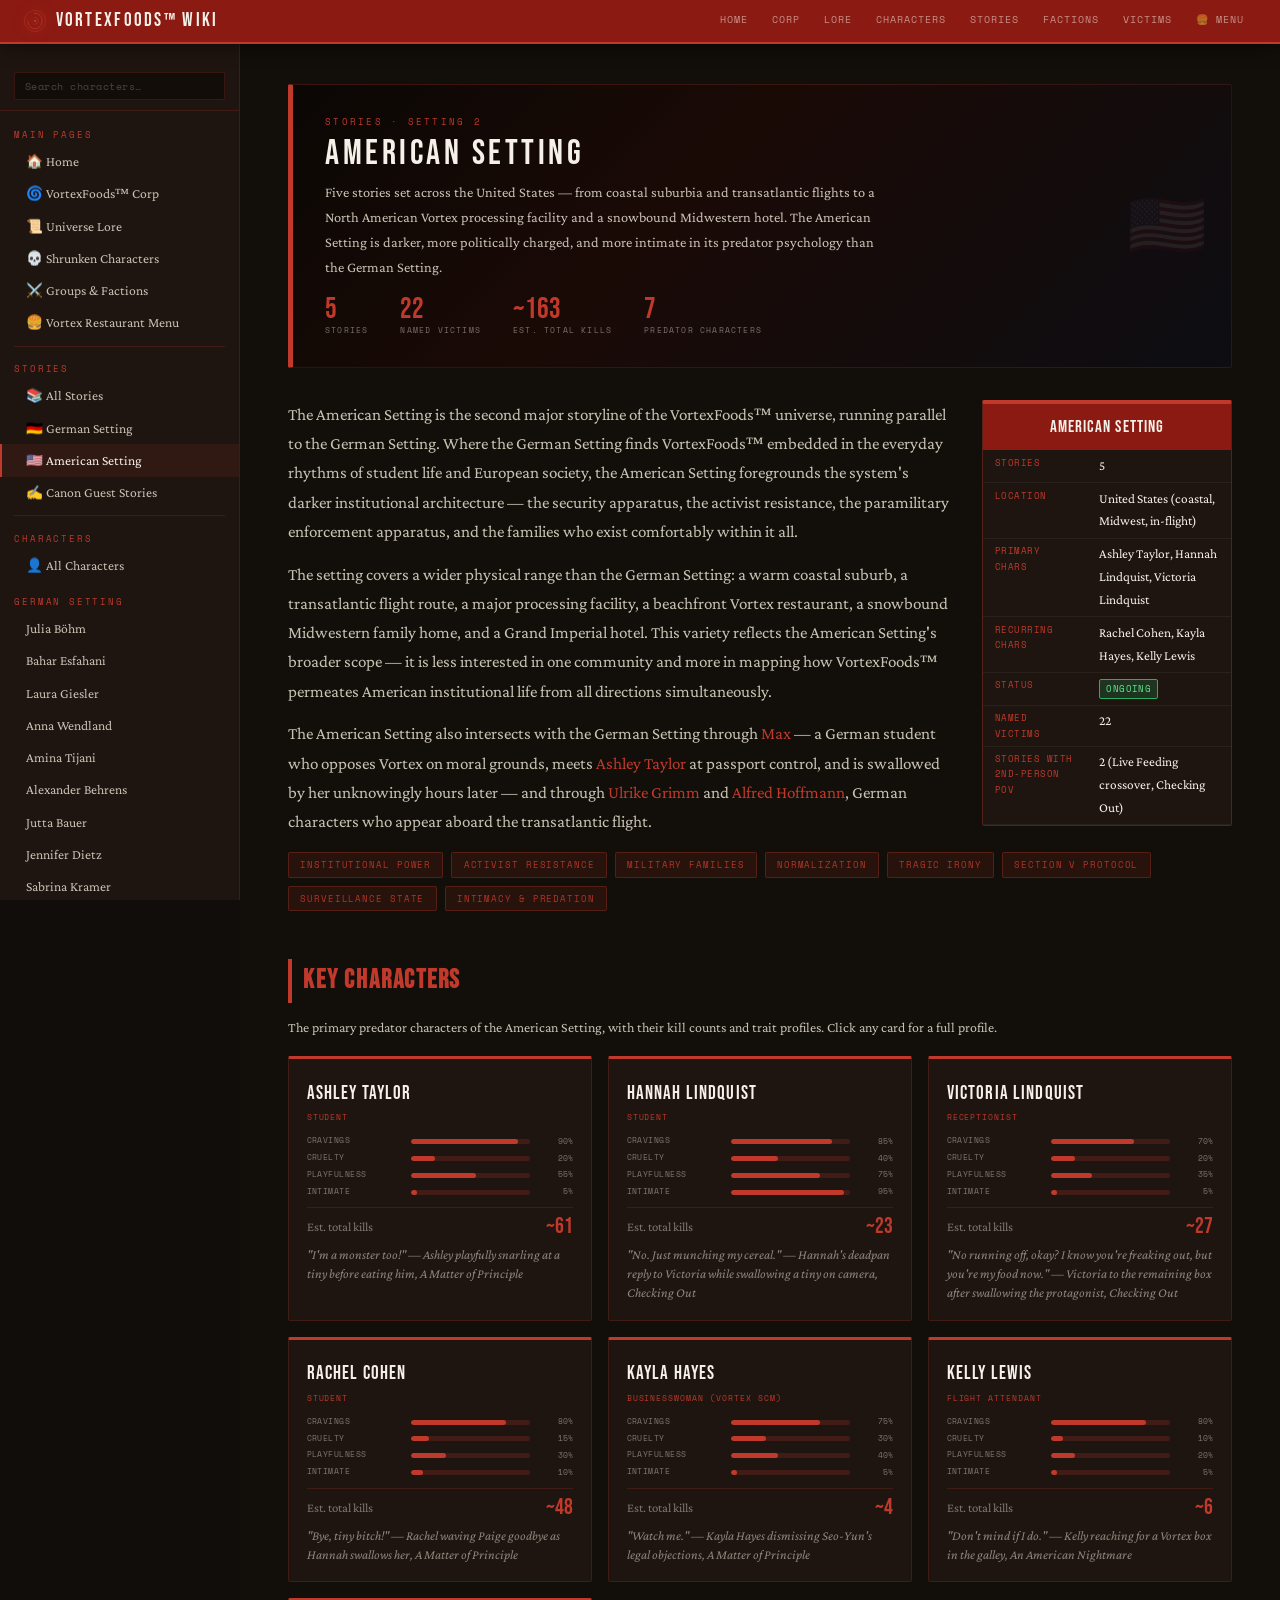
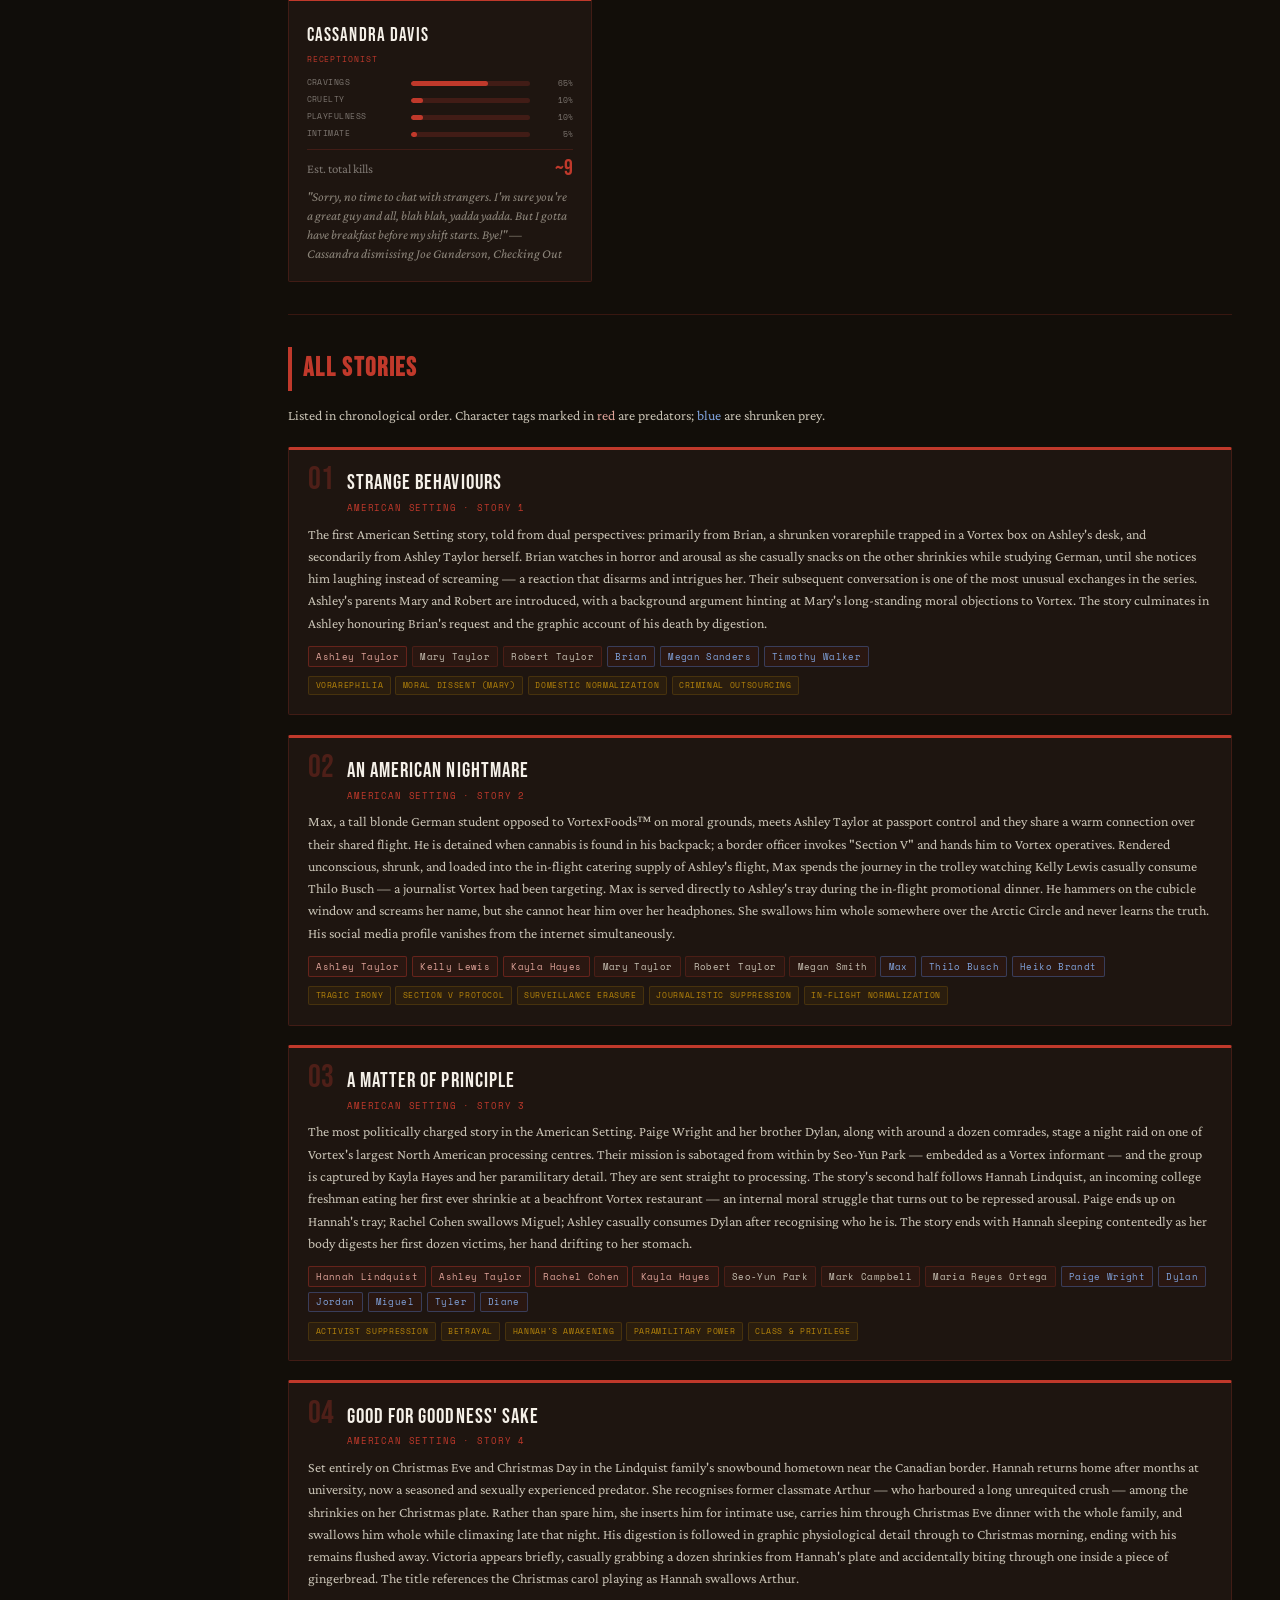
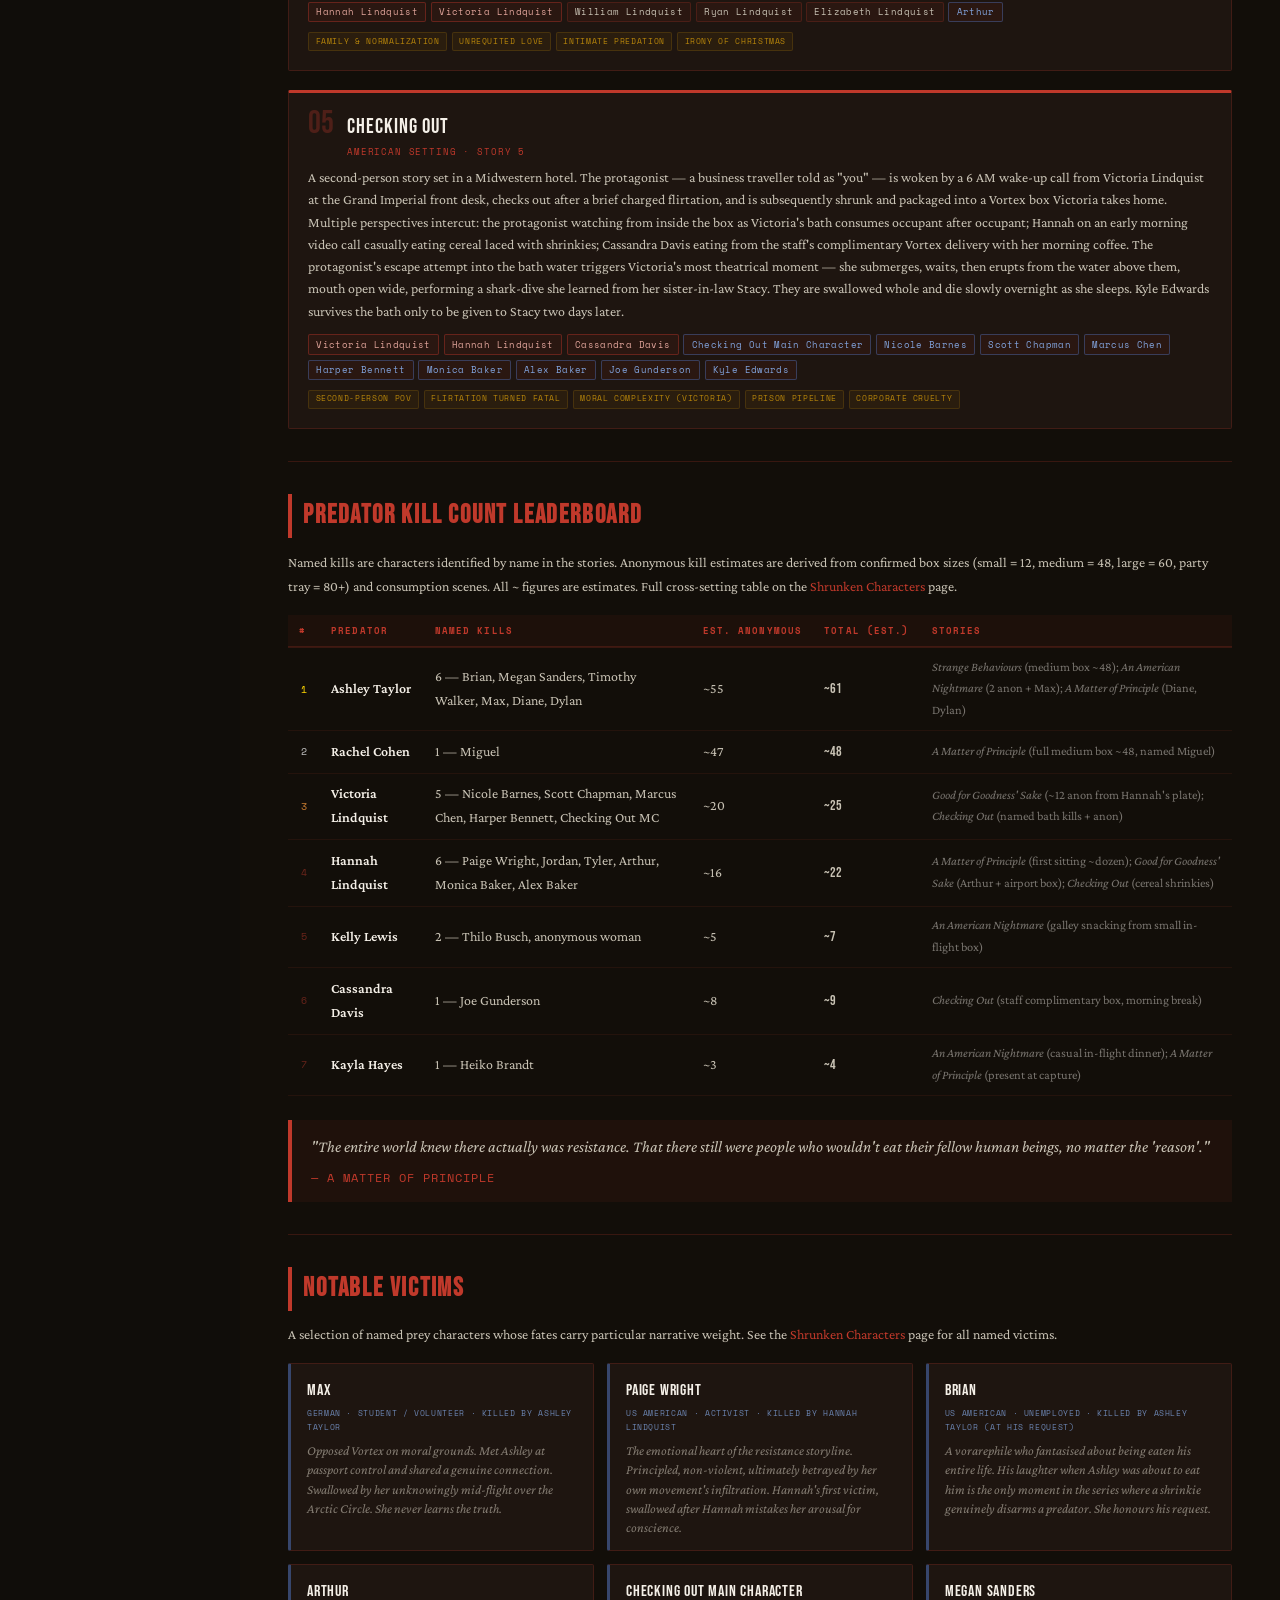
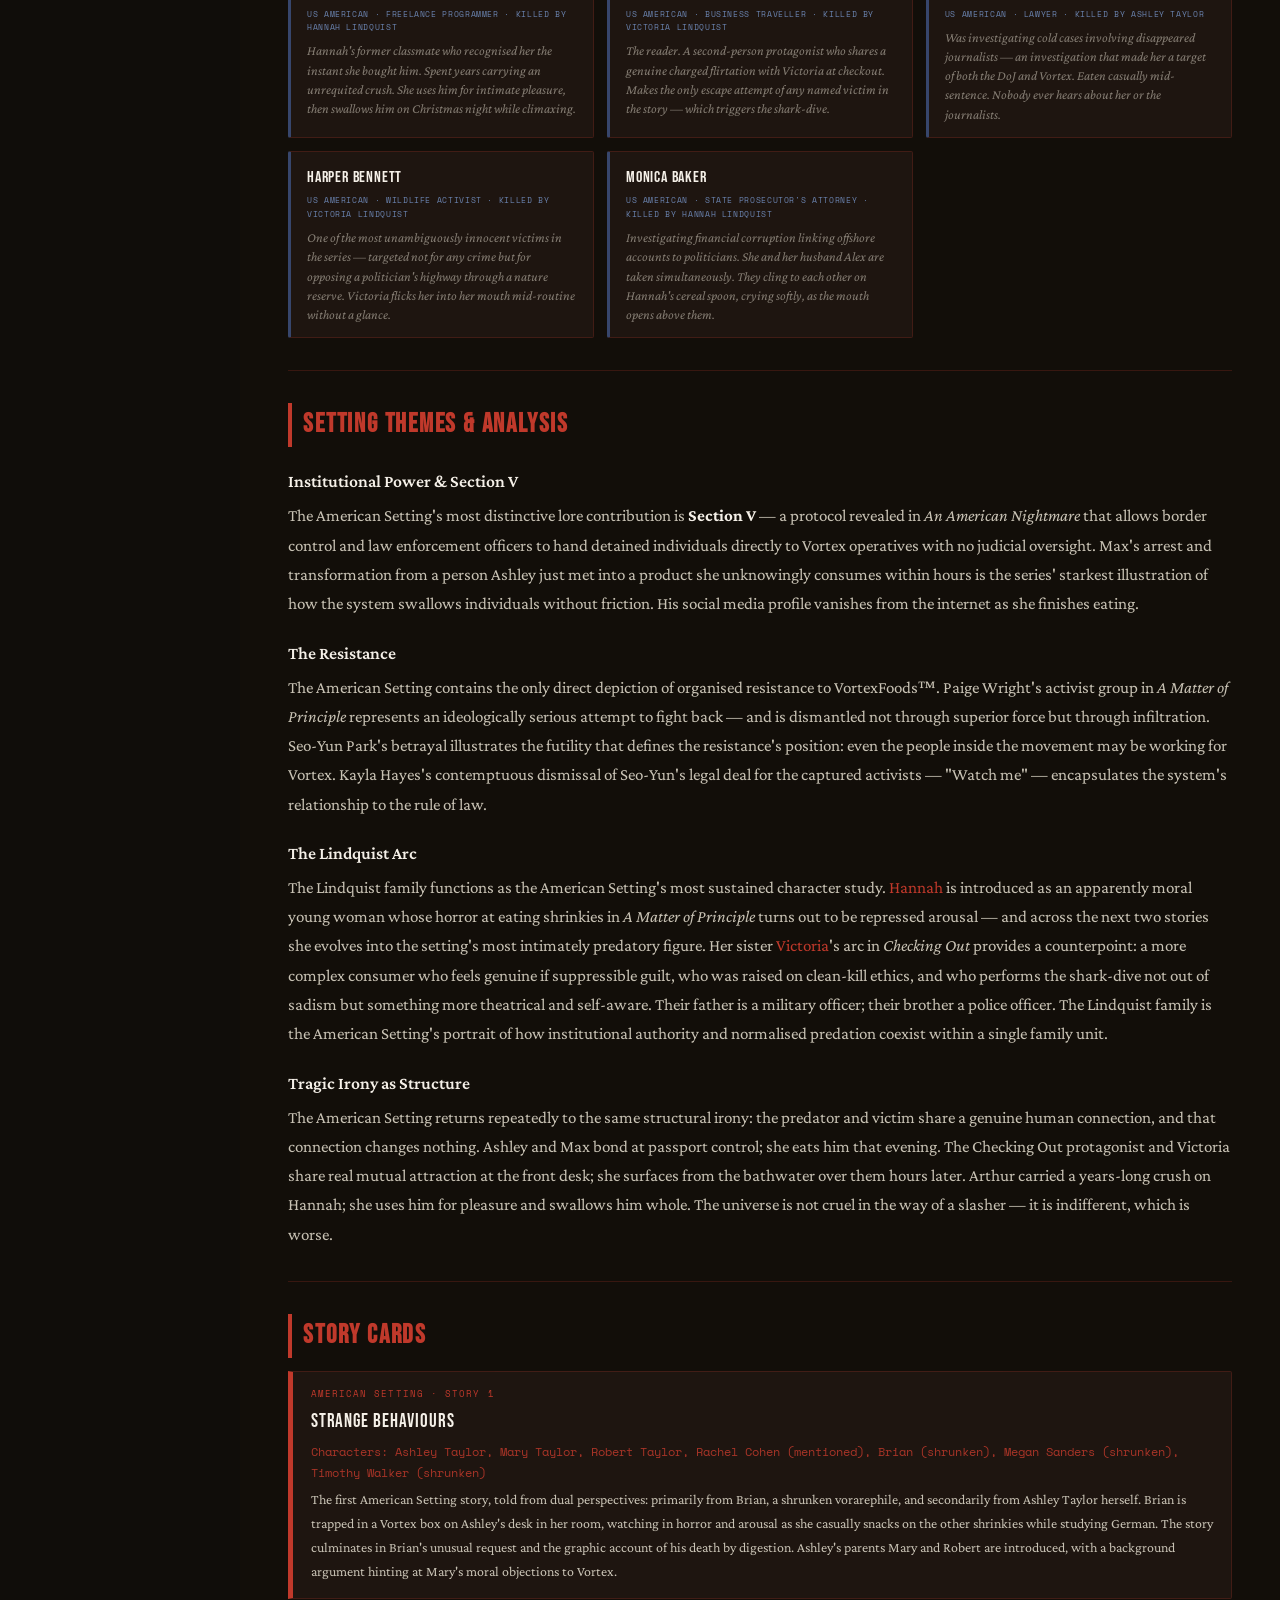
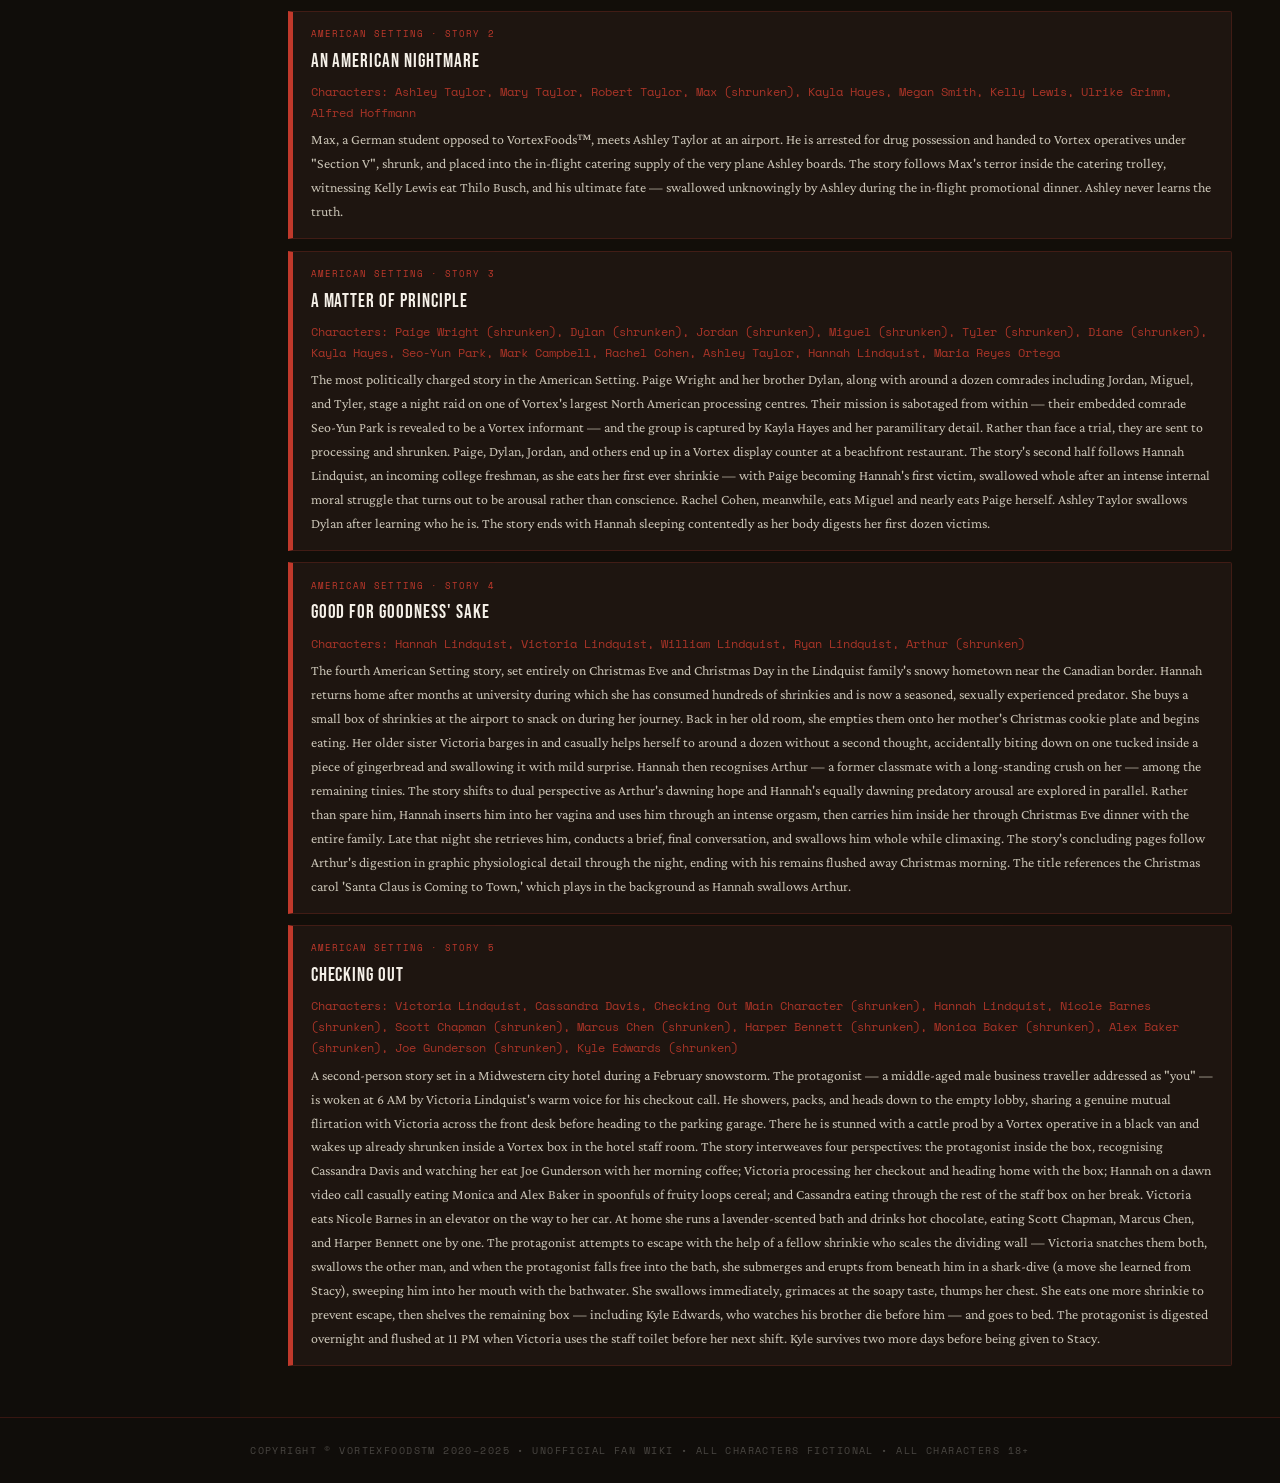
==== commit d63fc9d6: "Add files via upload" ====
--- a/american.html
+++ b/american.html
@@ -724,7 +724,7 @@
 
     <!-- NOTABLE VICTIMS -->
     <h2 class="sh">Notable Victims</h2>
-    <p style="font-size:0.87rem;color:var(--faint);margin-bottom:1rem;">A selection of named prey characters whose fates carry particular narrative weight. See the <a href="shrunken.html" style="color:var(--red);">Shrunken Characters</a> page for all 22 named victims.</p>
+    <p style="font-size:0.87rem;color:var(--faint);margin-bottom:1rem;">A selection of named prey characters whose fates carry particular narrative weight. See the <a href="shrunken.html" style="color:var(--red);">Shrunken Characters</a> page for all named victims.</p>
 
     <div class="notable-victim-grid" id="notable-victims-grid"></div>
 
